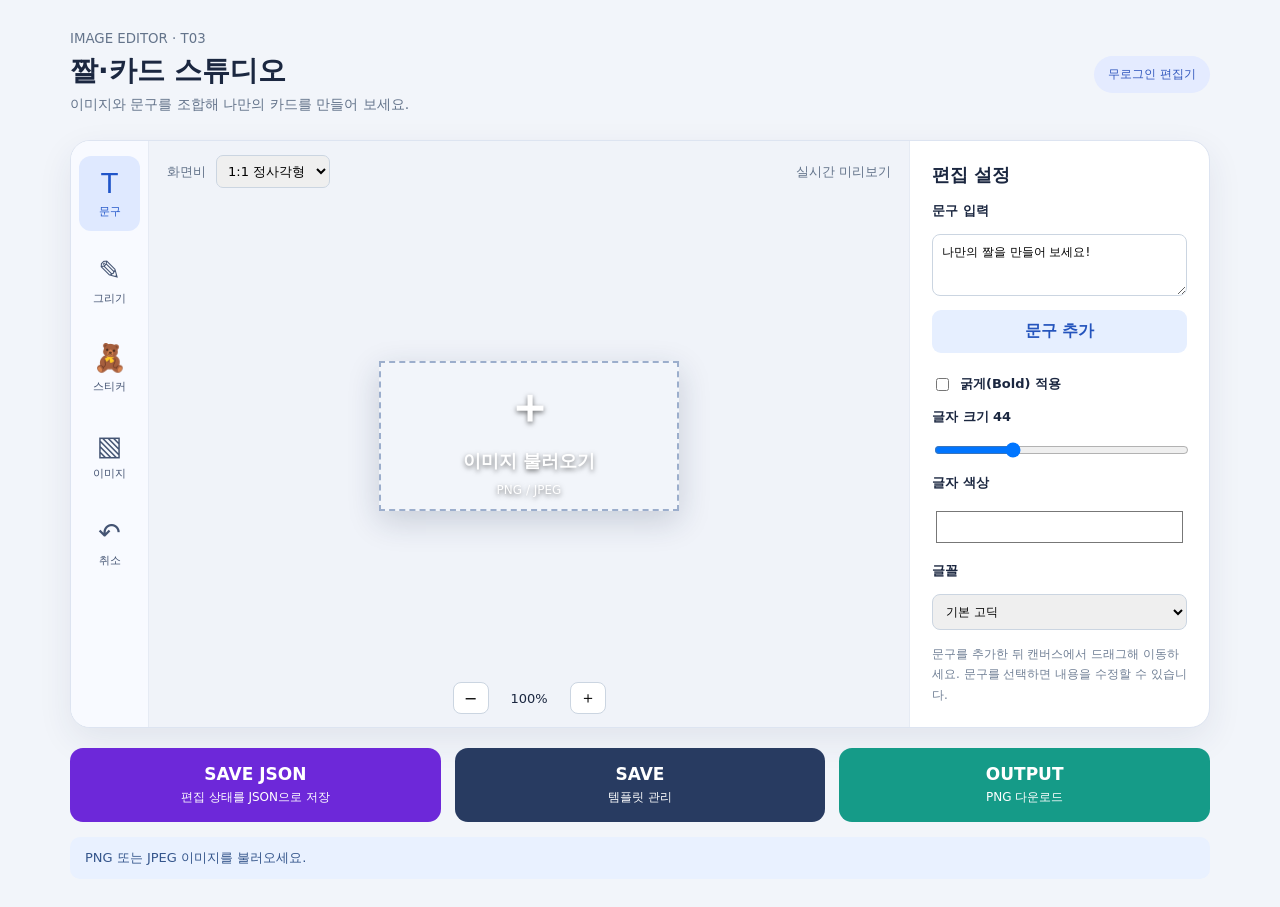
==== index.html @ cf065d00 ""수정"" ====
<!DOCTYPE html>
<html lang="ko">

<head>
  <meta charset="UTF-8">
  <meta name="viewport" content="width=device-width, initial-scale=1.0">
  <title>짤·카드 스튜디오</title>
  <link rel="stylesheet" href="./style.css">
  <!-- 🟢 다운로드 폰트 추가 (구글 폰트) -->
  <link href="https://fonts.googleapis.com/css2?family=Nanum+Pen+Script&family=Black+Han+Sans&family=Do+Hyeon&family=Nanum+Gothic:wght@700&display=swap" rel="stylesheet">
</head>

<body>

  <main class="app">

    <!-- 상단 제목 -->
    <header class="page-head">
      <div>
        <small>IMAGE EDITOR · T03</small>
        <h1>짤·카드 스튜디오</h1>
        <p>이미지와 문구를 조합해 나만의 카드를 만들어 보세요.</p>
      </div>

      <span class="badge">무로그인 편집기</span>
    </header>

    <!-- 전체 편집 영역 -->
    <section class="workspace">

      <!-- ======================================
           왼쪽 도구 모음
      ====================================== -->
      <nav class="toolbar" aria-label="편집 도구">

        <button class="tool-btn active" data-tool="text" aria-pressed="true" title="문구 편집" type="button">
          T <span>문구</span>
        </button>

        <button class="tool-btn" data-tool="draw" aria-pressed="false" title="그리기" type="button">
          ✎ <span>그리기</span>
        </button>

        <button class="tool-btn" data-tool="sticker" aria-pressed="false" title="스티커 붙이기" type="button">
          🧸 <span>스티커</span>
        </button>

        <button class="tool-btn" data-tool="image" aria-pressed="false" title="이미지 편집" type="button">
          ▧ <span>이미지</span>
        </button>

        <button class="tool-btn" data-tool="undo" title="실행 취소" type="button">
          ↶ <span>취소</span>
        </button>

      </nav>

      <!-- ======================================
           중앙 편집 화면
      ====================================== -->
      <section class="canvas-zone">

        <div class="canvas-top">
          <label for="aspectRatio">
            화면비
            <select id="aspectRatio">
              <option value="1:1">1:1 정사각형</option>
              <option value="4:5">4:5 세로형</option>
              <option value="16:9">16:9 가로형</option>
            </select>
          </label>
          <span>실시간 미리보기</span>
        </div>

        <div class="canvas-stage">
          <div id="canvasContainer">
            <canvas id="canvas" aria-label="이미지 편집 화면"></canvas>
            <input type="text" id="inlineTextInput" class="inline-text-input" placeholder="문구 입력 후 Enter">
            <button id="uploadPlaceholder" type="button">
              <strong>＋</strong>
              <span>이미지 불러오기</span>
              <small>PNG / JPEG</small>
            </button>
          </div>
        </div>

        <div class="zoom">
          <button id="zoomOutBtn" type="button" aria-label="축소">−</button>
          <span id="zoomLabel">100%</span>
          <button id="zoomInBtn" type="button" aria-label="확대">＋</button>
        </div>

      </section>

      <!-- ======================================
           오른쪽 편집 설정
      ====================================== -->
      <aside class="options">

        <h2>편집 설정</h2>

        <!-- ======================================
             1. 문구 편집 (볼드 & 커스텀 폰트 추가)
        ====================================== -->
        <div id="opt-text" class="opt-content active">

          <label for="textInput">문구 입력</label>
          <textarea id="textInput" rows="3" maxlength="300" placeholder="한글 문구를 입력하세요">나만의 짤을 만들어 보세요!</textarea>

          <button id="addTextBtn" class="secondary" type="button">문구 추가</button>

          <!-- 🟢 텍스트 볼드 기능 -->
          <label style="display:flex; align-items:center; gap:8px; margin-top:8px;">
            <input type="checkbox" id="fontBold"> <strong>굵게(Bold) 적용</strong>
          </label>

          <label for="fontSize">
            글자 크기 <output id="fontSizeValue">44</output>
          </label>
          <input id="fontSize" type="range" min="12" max="120" value="44">

          <label for="colorInput">글자 색상</label>
          <input id="colorInput" type="color" value="#ffffff">

          <!-- 🟢 기본 폰트 + 다운로드 폰트 추가 -->
          <label for="fontFamily">글꼴</label>
          <select id="fontFamily">
            <option value="sans-serif">기본 고딕</option>
            <option value="serif">명조</option>
            <option value="monospace">고정폭</option>
            <option value="'Nanum Pen Script', cursive">나눔 손글씨 펜</option>
            <option value="'Black Han Sans', sans-serif">검은고딕</option>
            <option value="'Do Hyeon', sans-serif">도현</option>
          </select>

          <p class="hint">문구를 추가한 뒤 캔버스에서 드래그해 이동하세요. 문구를 선택하면 내용을 수정할 수 있습니다.</p>
        </div>

        <!-- ======================================
             2. 그리기 편집
        ====================================== -->
        <div id="opt-draw" class="opt-content">
          <label for="brushColor">펜 색상</label>
          <input id="brushColor" type="color" value="#ffda67">

          <label for="brushSize">펜 굵기</label>
          <input id="brushSize" type="range" min="2" max="40" value="6">

          <label for="brushType">펜 종류</label>
          <select id="brushType">
            <option value="normal">일반 펜</option>
            <option value="highlighter">형광펜</option>
            <option value="neon">네온 펜</option>
            <option value="glitter">✨ 글리터 펜</option>
          </select>
          <p class="hint">원하는 펜을 선택한 뒤 이미지 위에 그림을 그려 보세요. 글리터 펜은 반짝이는 효과를 표현합니다.</p>
        </div>

        <!-- ======================================
             3. 스티커 편집 (회전, 커스텀, 카테고리, 말풍선)
        ====================================== -->
        <div id="opt-sticker" class="opt-content">

          <!-- 🟢 커스텀 스티커 추가 -->
          <h3>나만의 스티커</h3>
          <label for="customStickerInput" class="secondary" style="display:block; text-align:center; padding:10px; cursor:pointer; margin-bottom:12px;">
            ＋ 내 스티커 추가 (PNG)
          </label>
          <input type="file" id="customStickerInput" accept="image/png" hidden>

          <hr style="margin: 12px 0; border: 0; border-top: 1px solid #ddd;">

          <!-- 동물 캐릭터 스티커 -->
          <h3>동물 캐릭터</h3>
          <div class="sticker-grid">
            <button type="button" class="sticker-item" data-sticker="🐱">🐱</button>
            <button type="button" class="sticker-item" data-sticker="🐰">🐰</button>
            <button type="button" class="sticker-item" data-sticker="🐻">🐻</button>
            <button type="button" class="sticker-item" data-sticker="🐼">🐼</button>
            <button type="button" class="sticker-item" data-sticker="🐸">🐸</button>
            <button type="button" class="sticker-item" data-sticker="🐣">🐣</button>
            <button type="button" class="sticker-item" data-sticker="🦊">🦊</button>
            <button type="button" class="sticker-item" data-sticker="🐶">🐶</button>
            <button type="button" class="sticker-item" data-sticker="🦄">🦄</button>
            <button type="button" class="sticker-item" data-sticker="🐹">🐹</button>
          </div>

          <!-- 🟢 동물 귀 / 수염 스티커 -->
          <h3 style="margin-top:16px;">동물 귀 / 수염</h3>
          <div class="sticker-grid">
            <button type="button" class="sticker-item" data-sticker="🐱👂">🐱👂</button>
            <button type="button" class="sticker-item" data-sticker="🐶👂">🐶👂</button>
            <button type="button" class="sticker-item" data-sticker="🐰👂">🐰👂</button>
            <button type="button" class="sticker-item" data-sticker="🐻👂">🐻👂</button>
            <button type="button" class="sticker-item" data-sticker="🐱👃">🐱👃</button>
            <button type="button" class="sticker-item" data-sticker="🐶👃">🐶👃</button>
            <button type="button" class="sticker-item" data-sticker="👁️">👁️ 눈</button>
            <button type="button" class="sticker-item" data-sticker="👄">👄 입</button>
          </div>

          <!-- 🟢 유행어 말풍선 스티커 -->
          <h3 style="margin-top:16px;">💬 유행어 말풍선</h3>
          <div class="sticker-grid" style="grid-template-columns: repeat(2, 1fr);">
            <button type="button" class="sticker-item speech-bubble" data-sticker="💬 대박!">💬 대박!</button>
            <button type="button" class="sticker-item speech-bubble" data-sticker="💬 존맛탱">💬 존맛탱</button>
            <button type="button" class="sticker-item speech-bubble" data-sticker="💬 어이없네">💬 어이없네</button>
            <button type="button" class="sticker-item speech-bubble" data-sticker="💬 럭키비키">💬 럭키비키</button>
            <button type="button" class="sticker-item speech-bubble" data-sticker="💬 내가 바로 그야">💬 내가 그야</button>
            <button type="button" class="sticker-item speech-bubble" data-sticker="💬 너무해">💬 너무해</button>
          </div>

          <hr style="margin: 12px 0; border: 0; border-top: 1px solid #ddd;">

          <!-- 스티커 크기 -->
          <label for="stickerSize">스티커 크기</label>
          <input id="stickerSize" type="range" min="40" max="300" value="120">

          <!-- 🟢 스티커 회전 기능 -->
          <label for="stickerRotation">스티커 회전 (선택된 스티커)</label>
          <input id="stickerRotation" type="range" min="-180" max="180" value="0">

          <!-- 스티커 삭제 -->
          <button id="deleteStickerBtn" class="secondary" type="button" style="margin-top:10px;">선택한 스티커 삭제</button>

        </div>

        <!-- ======================================
             4. 이미지 및 프레임 편집 (사진 분할 추가)
        ====================================== -->
        <div id="opt-image" class="opt-content">

          <!-- 🟢 사진 분할 업로드 -->
          <h3>사진 분할 업로드</h3>
          <p class="hint">사진을 2등분 또는 4등분하여 올릴 수 있습니다.</p>
          <div style="display:flex; gap:8px; margin-bottom:12px;">
            <button id="split2Btn" class="secondary" type="button" style="flex:1;">2등분 업로드</button>
            <button id="split4Btn" class="secondary" type="button" style="flex:1;">4등분 업로드</button>
          </div>
          <!-- 숨겨진 분할용 파일 입력 -->
          <input id="splitFileInput" type="file" accept="image/png,image/jpeg" hidden>

          <hr style="margin: 12px 0; border: 0; border-top: 1px solid #ddd;">

          <!-- 배경 색상 -->
          <label for="bgColor">배경 색상</label>
          <input id="bgColor" type="color" value="#222b42">

          <!-- 이미지 크기 -->
          <label for="imageScale">이미지 크기</label>
          <input id="imageScale" type="range" min="20" max="200" value="100">

          <p class="hint">이미지 도구를 선택한 뒤 캔버스를 드래그하면 이미지 위치를 변경할 수 있습니다.</p>

          <!-- 사진 프레임 기능 -->
          <h3 style="margin-top:16px;">💖 사진 꾸미기</h3>
          <label for="frameType">사진 프레임</label>
          <select id="frameType">
            <option value="none">프레임 없음</option>
            <option value="heart">💗 핑크 하트</option>
            <option value="sparkle">✨ 반짝이</option>
            <option value="lace">🎀 러블리 레이스</option>
            <option value="polaroid">📸 폴라로이드</option>
            <option value="y2k">💿 Y2K 레트로</option>
          </select>
          <p class="hint">원하는 프레임을 선택하면 사진에 바로 적용됩니다.<br>글리터 펜과 스티커를 함께 사용해 나만의 얼짱 감성 사진을 꾸며 보세요.</p>

        </div>

      </aside>

    </section>

    <!-- ======================================
         하단 주요 기능
    ====================================== -->
    <footer class="actions">

      <!-- 🟢 기존 INPUT 버튼을 JSON 저장 버튼으로 변경 -->
      <button id="btnSaveJson" type="button">
        SAVE JSON
        <small>편집 상태를 JSON으로 저장</small>
      </button>

      <!-- 템플릿 저장 및 관리 -->
      <button id="btnSave" type="button">
        SAVE
        <small>템플릿 관리</small>
      </button>

      <!-- PNG 다운로드 -->
      <button id="btnOutput" type="button">
        OUTPUT
        <small>PNG 다운로드</small>
      </button>

    </footer>

    <!-- 상태 메시지 -->
    <p id="status" class="status" role="status" aria-live="polite">
      PNG 또는 JPEG 이미지를 불러오세요.
    </p>

    <!-- 숨겨진 파일 입력 -->
    <input id="fileInput" type="file" accept="image/png,image/jpeg,.png,.jpg,.jpeg" hidden>

  </main>

  <!-- ======================================
       템플릿 관리 창
  ====================================== -->
  <div id="templateModal" class="modal" role="dialog" aria-modal="true" aria-label="템플릿 관리" aria-hidden="true">
    <div class="modal-card">
      <div class="modal-head">
        <h2>템플릿 관리</h2>
        <button id="closeModalBtn" type="button" aria-label="닫기">✕</button>
      </div>
      <button id="createTemplateBtn" class="secondary" type="button">
        ＋ 현재 편집 상태를 새 템플릿으로 저장
      </button>
      <ul id="templateList"></ul>
      <p class="hint">템플릿은 현재 브라우저에 저장됩니다. 브라우저 데이터를 삭제하면 저장 내용이 사라질 수 있습니다.</p>
    </div>
  </div>

  <!-- JavaScript 연결 -->
  <script type="module" src="./js/main.js"></script>

</body>

</html>
---- style.css ----
/* ======================================
   1. 기본 설정 (Reset & Theme)
   ====================================== */
:root {
  font-family: "Malgun Gothic", system-ui, sans-serif;
  color: #1b2740;
  background: #f2f5fa;
}

* {
  box-sizing: border-box;
}

body {
  margin: 0;
}

button,
input,
select,
textarea {
  font: inherit;
}

button {
  cursor: pointer;
}

.app {
  max-width: 1180px;
  margin: 28px auto;
  padding: 0 20px;
}

/* ======================================
   2. 상단 헤더
   ====================================== */
.page-head {
  display: flex;
  justify-content: space-between;
  align-items: center;
  margin-bottom: 20px;
}

.page-head h1 {
  margin: 5px 0;
  font-size: 28px;
}

.page-head p {
  margin: 6px 0;
  color: #64748b;
  font-size: 14px;
}

.page-head small {
  color: #64748b;
}

.badge {
  background: #e4ebff;
  color: #3157bd;
  padding: 10px 14px;
  border-radius: 30px;
  font-size: 12px;
}

/* ======================================
   3. 워크스페이스 (3단 레이아웃)
   ====================================== */
.workspace {
  display: grid;
  grid-template-columns: 78px minmax(0, 1fr) 300px; /* 우측 패널 살짝 넓힘 */
  min-height: 580px;
  background: white;
  border: 1px solid #dde4f1;
  border-radius: 20px;
  overflow: hidden;
  box-shadow: 0 12px 35px #20365b15;
}

/* ======================================
   4. 왼쪽 도구 모음
   ====================================== */
.toolbar {
  display: flex;
  flex-direction: column;
  gap: 12px;
  padding: 15px 8px;
  background: #f8faff;
  border-right: 1px solid #e6ebf4;
}

.tool-btn {
  border: none;
  background: transparent;
  border-radius: 12px;
  padding: 12px 4px;
  font-size: 27px;
  color: #445473;
}

.tool-btn span {
  display: block;
  font-size: 11px;
  margin-top: 5px;
}

.tool-btn:hover {
  background: #edf2ff;
}

.tool-btn.active {
  background: #dfe9ff;
  color: #2055c9;
}

/* ======================================
   5. 중앙 캔버스 영역
   ====================================== */
.canvas-zone {
  min-width: 0;
  display: flex;
  flex-direction: column;
  background: #f0f3f9;
}

.canvas-top {
  padding: 14px 18px;
  display: flex;
  justify-content: space-between;
  align-items: center;
  color: #64748b;
  font-size: 13px;
}

.canvas-top label {
  display: flex;
  align-items: center;
  gap: 10px;
}

.canvas-top select {
  padding: 7px;
  border: 1px solid #cbd5e1;
  border-radius: 7px;
}

.canvas-stage {
  flex: 1;
  min-height: 420px;
  display: flex;
  align-items: center;
  justify-content: center;
  padding: 16px;
  overflow: auto;
}

#canvasContainer {
  position: relative;
  flex-shrink: 0;
  box-shadow: 0 10px 30px #182b4d30;
}

canvas {
  display: block;
  touch-action: none;
  cursor: crosshair;
}

#uploadPlaceholder {
  position: absolute;
  inset: 0;
  width: 100%;
  height: 100%;
  display: flex;
  flex-direction: column;
  justify-content: center;
  align-items: center;
  gap: 10px;
  border: 2px dashed #9caecc;
  background: #ffffff25;
  color: white;
  text-shadow: 0 2px 5px #0008;
  cursor: pointer;
}

#uploadPlaceholder strong {
  font-size: 48px;
}

#uploadPlaceholder span {
  font-size: 18px;
  font-weight: bold;
}

#uploadPlaceholder small {
  font-size: 12px;
}

/* 캔버스 위 인라인 텍스트 입력창 */
.inline-text-input {
  position: absolute;
  transform: translate(-50%, -50%);
  padding: 6px 10px;
  border: 2px solid #4f8cff;
  border-radius: 6px;
  background: rgba(255, 255, 255, 0.9);
  color: #111;
  font-weight: bold;
  text-align: center;
  outline: none;
  display: none;
  z-index: 10;
}

/* ======================================
   6. 확대/축소
   ====================================== */
.zoom {
  display: flex;
  justify-content: center;
  align-items: center;
  gap: 18px;
  padding: 13px;
}

.zoom button {
  width: 36px;
  height: 32px;
  border: 1px solid #cbd5e1;
  border-radius: 8px;
  background: white;
}

.zoom span {
  min-width: 45px;
  text-align: center;
  font-size: 13px;
}

/* ======================================
   7. 오른쪽 설정 패널 (공통)
   ====================================== */
.options {
  padding: 22px;
  border-left: 1px solid #e6ebf4;
  overflow: auto;
}

.options h2 {
  margin-top: 0;
  font-size: 18px;
}

.opt-content {
  display: none;
}

.opt-content.active {
  display: grid;
  gap: 14px;
}

.options label {
  font-size: 13px;
  font-weight: 600;
}

.options textarea,
.options select,
.options input[type="file"] {
  width: 100%;
  padding: 9px;
  border: 1px solid #cbd5e1;
  border-radius: 8px;
  max-width: 100%;
  font-size: 12px;
}

.options input[type="file"]::file-selector-button {
  border: 0;
  border-radius: 7px;
  padding: 9px;
  background: #e6efff;
  color: #2454bd;
  cursor: pointer;
}

input[type="range"] {
  width: 100%;
}

input[type="color"] {
  width: 100%;
  height: 42px;
  border: none;
  background: transparent;
}

.secondary {
  border: none;
  background: #e6efff;
  color: #2454bd;
  border-radius: 9px;
  padding: 11px;
  font-weight: bold;
}

.hint {
  color: #718096;
  font-size: 12px;
  line-height: 1.7;
  margin: 0;
}

/* ======================================
   8. 하단 버튼 영역
   ====================================== */
.actions {
  display: grid;
  grid-template-columns: repeat(3, 1fr);
  gap: 14px;
  margin-top: 20px;
}

.actions button {
  border: none;
  border-radius: 13px;
  padding: 16px 10px;
  background: #315bd3;
  color: white;
  font-size: 17px;
  font-weight: bold;
}

.actions button:nth-child(2) {
  background: #283b61;
}

.actions button:nth-child(3) {
  background: #159b88;
}

/* JSON 저장 버튼 (기존 INPUT 위치) */
#btnSaveJson {
  background: #6d28d9; /* 보라색 */
}

.actions small {
  display: block;
  margin-top: 5px;
  font-size: 12px;
  font-weight: normal;
}

/* ======================================
   9. 상태 메시지
   ====================================== */
.status {
  padding: 12px 15px;
  margin-top: 15px;
  background: #e9f1ff;
  color: #35568c;
  border-radius: 10px;
  font-size: 13px;
}

.status.error {
  background: #fff0ef;
  color: #a32929;
}

/* ======================================
   10. 템플릿 모달
   ====================================== */
.modal {
  display: none;
  position: fixed;
  inset: 0;
  background: #11182799;
  align-items: center;
  justify-content: center;
  padding: 20px;
  z-index: 100;
}

.modal.open {
  display: flex;
}

.modal-card {
  width: min(540px, 100%);
  max-height: 85vh;
  overflow-y: auto;
  padding: 24px;
  background: white;
  border-radius: 18px;
}

.modal-head {
  display: flex;
  justify-content: space-between;
  align-items: center;
}

.modal-head h2 {
  margin: 0 0 15px;
}

.modal-head button {
  border: none;
  background: transparent;
  font-size: 22px;
}

#createTemplateBtn {
  width: 100%;
  margin-bottom: 12px;
}

#templateList {
  list-style: none;
  padding: 0;
}

#templateList li {
  display: flex;
  justify-content: space-between;
  align-items: center;
  gap: 10px;
  padding: 13px 0;
  border-bottom: 1px solid #e4e9f1;
}

.template-buttons {
  display: flex;
  gap: 5px;
  flex-wrap: wrap;
}

.template-buttons button {
  border: none;
  padding: 8px;
  border-radius: 7px;
  background: #e8efff;
  font-size: 12px;
}

.template-buttons .delete-btn {
  background: #ffe6e6;
  color: #a22;
}

/* ======================================
   11. 스티커 패널 (카테고리/회전/커스텀)
   ====================================== */
.sticker-grid {
  display: grid;
  grid-template-columns: repeat(4, minmax(0, 1fr)); /* 4열로 배치 */
  gap: 8px;
  margin: 10px 0;
}

.sticker-item {
  display: flex;
  align-items: center;
  justify-content: center;
  min-height: 52px;
  border: 2px solid #e2e8f0;
  border-radius: 12px;
  background: #fff;
  font-size: 26px;
  cursor: pointer;
  transition: transform .15s, background .15s, border-color .15s;
  padding: 4px;
}

.sticker-item:hover {
  transform: scale(1.06);
  background: #fff1f8;
  border-color: #f9a8d4;
}

.sticker-item.selected {
  background: #ffe4f1;
  border-color: #ec4899;
  box-shadow: 0 0 0 2px #fbcfe8;
}

/* 말풍선 스티커 전용 스타일 */
.sticker-item.speech-bubble {
  font-size: 12px;
  font-weight: 800;
  line-height: 1.3;
  text-align: center;
  word-break: keep-all;
  background: #fff4fa;
  border-radius: 18px;
  min-height: 60px;
}

#opt-sticker h3 {
  margin: 12px 0 4px;
  font-size: 14px;
  color: #334155;
}

hr.divider {
  margin: 12px 0;
  border: 0;
  border-top: 1px solid #e2e8f0;
}

/* 텍스트 굵게 체크박스 UI */
.bold-check-row {
  display: flex;
  align-items: center;
  gap: 8px;
  padding: 8px 10px;
  background: #f8fafc;
  border-radius: 8px;
  cursor: pointer;
}

.bold-check-row input {
  width: 18px;
  height: 18px;
}

.bold-check-row strong {
  font-size: 15px;
  color: #1e293b;
}

/* ======================================
   12. 사진 분할 업로드 UI
   ====================================== */
.split-buttons {
  display: flex;
  gap: 8px;
  margin-bottom: 12px;
}

.split-buttons button {
  flex: 1;
}

/* ======================================
   13. 반응형 (태블릿 & 모바일)
   ====================================== */
@media (max-width: 850px) {
  .workspace {
    grid-template-columns: 65px minmax(0, 1fr);
  }
  .options {
    grid-column: 1 / -1;
    border-left: none;
    border-top: 1px solid #e6ebf4;
  }
  .canvas-stage {
    min-height: 350px;
  }
}

@media (max-width: 520px) {
  .app {
    padding: 0 10px;
    margin: 15px auto;
  }
  .page-head h1 {
    font-size: 22px;
  }
  .badge {
    display: none;
  }
  .workspace {
    grid-template-columns: 1fr;
  }
  .toolbar {
    flex-direction: row;
    justify-content: space-around;
    border-right: none;
    border-bottom: 1px solid #e6ebf4;
  }
  .tool-btn {
    font-size: 22px;
  }
  .canvas-stage {
    min-height: 300px;
    padding: 8px;
  }
  .options {
    grid-column: 1;
  }
  .actions {
    gap: 7px;
  }
  .actions button {
    padding: 13px 5px;
    font-size: 13px;
  }
  .actions small {
    font-size: 10px;
  }
  #templateList li {
    align-items: flex-start;
    flex-direction: column;
  }
  .sticker-grid {
    grid-template-columns: repeat(4, minmax(0, 1fr));
  }
  .sticker-item {
    min-height: 48px;
    font-size: 22px;
  }
  .sticker-item.speech-bubble {
    font-size: 10px;
  }
}
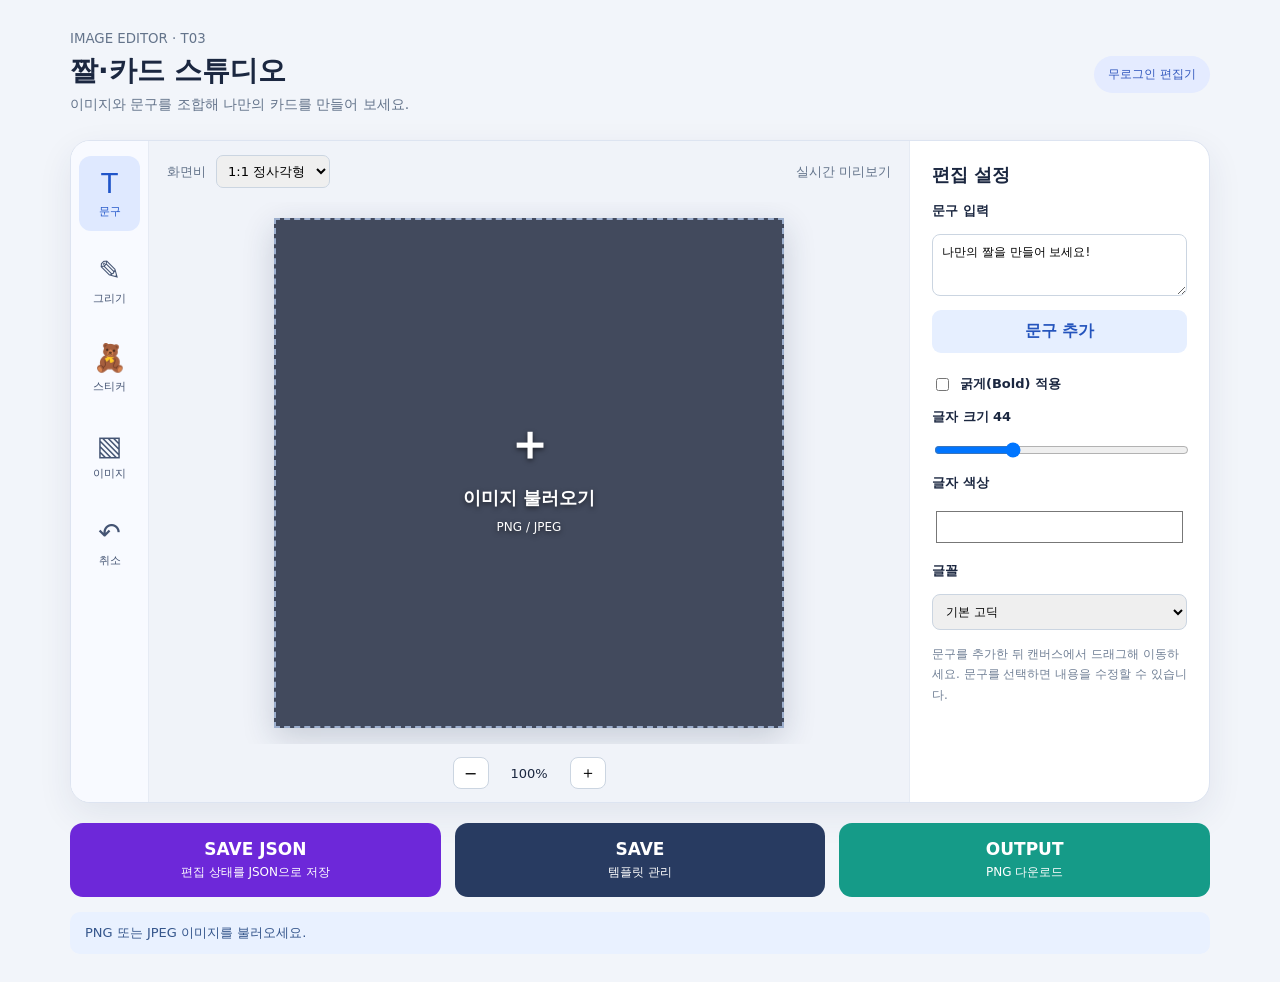
==== commit 083fa62a: ""수정"" ====
--- a/index.html
+++ b/index.html
@@ -83,6 +83,19 @@
             </button>
           </div>
         </div>
+
+        <input
+         type="file"
+         id="fileInput"
+         accept="image/png, image/jpeg, image/webp"
+         hidden
+        />
+        <input
+          type="file"
+          id="splitFileInput"
+          accept="image/png, image/jpeg, image/webp"
+          hidden
+         />
 
         <div class="zoom">
           <button id="zoomOutBtn" type="button" aria-label="축소">−</button>
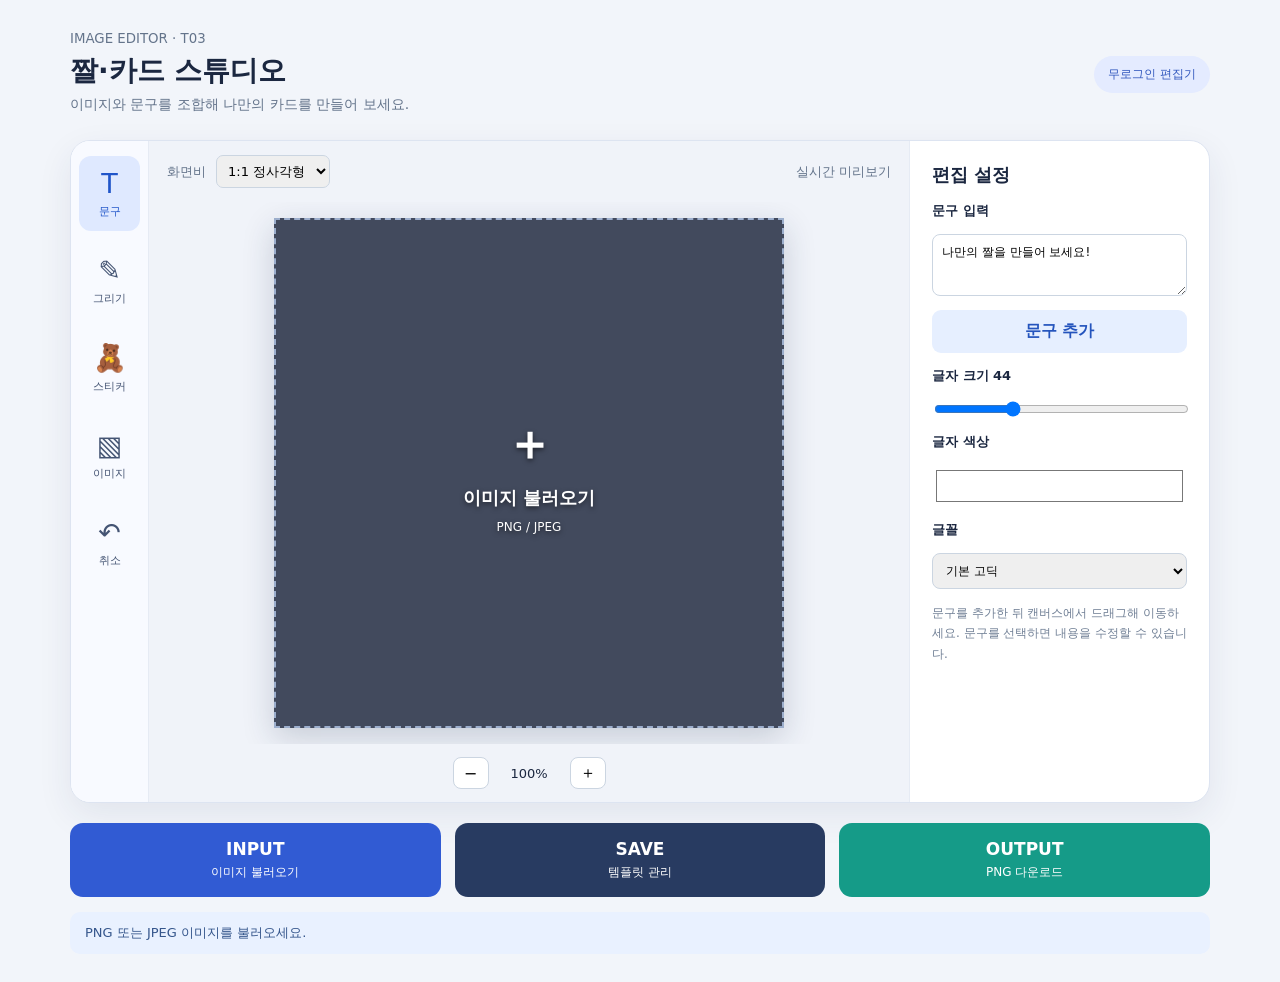
==== commit 6d5ed768: "Update index.html" ====
--- a/index.html
+++ b/index.html
@@ -6,8 +6,6 @@
   <meta name="viewport" content="width=device-width, initial-scale=1.0">
   <title>짤·카드 스튜디오</title>
   <link rel="stylesheet" href="./style.css">
-  <!-- 🟢 다운로드 폰트 추가 (구글 폰트) -->
-  <link href="https://fonts.googleapis.com/css2?family=Nanum+Pen+Script&family=Black+Han+Sans&family=Do+Hyeon&family=Nanum+Gothic:wght@700&display=swap" rel="stylesheet">
 </head>
 
 <body>
@@ -33,24 +31,63 @@
       ====================================== -->
       <nav class="toolbar" aria-label="편집 도구">
 
-        <button class="tool-btn active" data-tool="text" aria-pressed="true" title="문구 편집" type="button">
-          T <span>문구</span>
+        <!-- 문구 -->
+        <button
+          class="tool-btn active"
+          data-tool="text"
+          aria-pressed="true"
+          title="문구 편집"
+          type="button"
+        >
+          T
+          <span>문구</span>
         </button>
 
-        <button class="tool-btn" data-tool="draw" aria-pressed="false" title="그리기" type="button">
-          ✎ <span>그리기</span>
+        <!-- 그리기 -->
+        <button
+          class="tool-btn"
+          data-tool="draw"
+          aria-pressed="false"
+          title="그리기"
+          type="button"
+        >
+          ✎
+          <span>그리기</span>
         </button>
 
-        <button class="tool-btn" data-tool="sticker" aria-pressed="false" title="스티커 붙이기" type="button">
-          🧸 <span>스티커</span>
+        <!-- 스티커 -->
+        <button
+          class="tool-btn"
+          data-tool="sticker"
+          aria-pressed="false"
+          title="스티커 붙이기"
+          type="button"
+        >
+          🧸
+          <span>스티커</span>
         </button>
 
-        <button class="tool-btn" data-tool="image" aria-pressed="false" title="이미지 편집" type="button">
-          ▧ <span>이미지</span>
+        <!-- 이미지 -->
+        <button
+          class="tool-btn"
+          data-tool="image"
+          aria-pressed="false"
+          title="이미지 편집"
+          type="button"
+        >
+          ▧
+          <span>이미지</span>
         </button>
 
-        <button class="tool-btn" data-tool="undo" title="실행 취소" type="button">
-          ↶ <span>취소</span>
+        <!-- 실행 취소 -->
+        <button
+          class="tool-btn"
+          data-tool="undo"
+          title="실행 취소"
+          type="button"
+        >
+          ↶
+          <span>취소</span>
         </button>
 
       </nav>
@@ -60,47 +97,77 @@
       ====================================== -->
       <section class="canvas-zone">
 
+        <!-- 화면비 설정 -->
         <div class="canvas-top">
+
           <label for="aspectRatio">
             화면비
+
             <select id="aspectRatio">
               <option value="1:1">1:1 정사각형</option>
               <option value="4:5">4:5 세로형</option>
               <option value="16:9">16:9 가로형</option>
             </select>
+
           </label>
+
           <span>실시간 미리보기</span>
+
         </div>
 
+        <!-- 캔버스 -->
         <div class="canvas-stage">
+
           <div id="canvasContainer">
-            <canvas id="canvas" aria-label="이미지 편집 화면"></canvas>
-            <input type="text" id="inlineTextInput" class="inline-text-input" placeholder="문구 입력 후 Enter">
-            <button id="uploadPlaceholder" type="button">
+
+            <canvas
+              id="canvas"
+              aria-label="이미지 편집 화면"
+            ></canvas>
+
+            <!-- 이미지 위 직접 문구 입력 -->
+            <input
+              type="text"
+              id="inlineTextInput"
+              class="inline-text-input"
+              placeholder="문구 입력 후 Enter"
+            >
+
+            <!-- 이미지 업로드 안내 -->
+            <button
+              id="uploadPlaceholder"
+              type="button"
+            >
               <strong>＋</strong>
               <span>이미지 불러오기</span>
               <small>PNG / JPEG</small>
             </button>
+
           </div>
+
         </div>
 
-        <input
-         type="file"
-         id="fileInput"
-         accept="image/png, image/jpeg, image/webp"
-         hidden
-        />
-        <input
-          type="file"
-          id="splitFileInput"
-          accept="image/png, image/jpeg, image/webp"
-          hidden
-         />
-
+        <!-- 확대 및 축소 -->
         <div class="zoom">
-          <button id="zoomOutBtn" type="button" aria-label="축소">−</button>
+
+          <button
+            id="zoomOutBtn"
+            type="button"
+            aria-label="축소"
+          >
+            −
+          </button>
+
           <span id="zoomLabel">100%</span>
-          <button id="zoomInBtn" type="button" aria-label="확대">＋</button>
+
+          <button
+            id="zoomInBtn"
+            type="button"
+            aria-label="확대"
+          >
+            ＋
+          </button>
+
         </div>
 
       </section>
@@ -113,169 +180,327 @@
         <h2>편집 설정</h2>
 
         <!-- ======================================
-             1. 문구 편집 (볼드 & 커스텀 폰트 추가)
+             1. 문구 편집
         ====================================== -->
         <div id="opt-text" class="opt-content active">
 
           <label for="textInput">문구 입력</label>
-          <textarea id="textInput" rows="3" maxlength="300" placeholder="한글 문구를 입력하세요">나만의 짤을 만들어 보세요!</textarea>
-
-          <button id="addTextBtn" class="secondary" type="button">문구 추가</button>
-
-          <!-- 🟢 텍스트 볼드 기능 -->
-          <label style="display:flex; align-items:center; gap:8px; margin-top:8px;">
-            <input type="checkbox" id="fontBold"> <strong>굵게(Bold) 적용</strong>
+
+          <textarea
+            id="textInput"
+            rows="3"
+            maxlength="300"
+            placeholder="한글 문구를 입력하세요"
+          >나만의 짤을 만들어 보세요!</textarea>
+
+          <button
+            id="addTextBtn"
+            class="secondary"
+            type="button"
+          >
+            문구 추가
+          </button>
+
+          <!-- 글자 크기 -->
+          <label for="fontSize">
+            글자 크기
+            <output id="fontSizeValue">44</output>
           </label>
 
-          <label for="fontSize">
-            글자 크기 <output id="fontSizeValue">44</output>
-          </label>
-          <input id="fontSize" type="range" min="12" max="120" value="44">
-
+          <input
+            id="fontSize"
+            type="range"
+            min="12"
+            max="120"
+            value="44"
+          >
+
+          <!-- 글자 색상 -->
           <label for="colorInput">글자 색상</label>
-          <input id="colorInput" type="color" value="#ffffff">
-
-          <!-- 🟢 기본 폰트 + 다운로드 폰트 추가 -->
+
+          <input
+            id="colorInput"
+            type="color"
+            value="#ffffff"
+          >
+
+          <!-- 글꼴 -->
           <label for="fontFamily">글꼴</label>
+
           <select id="fontFamily">
             <option value="sans-serif">기본 고딕</option>
             <option value="serif">명조</option>
             <option value="monospace">고정폭</option>
-            <option value="'Nanum Pen Script', cursive">나눔 손글씨 펜</option>
-            <option value="'Black Han Sans', sans-serif">검은고딕</option>
-            <option value="'Do Hyeon', sans-serif">도현</option>
           </select>
 
-          <p class="hint">문구를 추가한 뒤 캔버스에서 드래그해 이동하세요. 문구를 선택하면 내용을 수정할 수 있습니다.</p>
+          <p class="hint">
+            문구를 추가한 뒤 캔버스에서 드래그해 이동하세요.
+            문구를 선택하면 내용을 수정할 수 있습니다.
+          </p>
+
         </div>
 
         <!-- ======================================
              2. 그리기 편집
         ====================================== -->
         <div id="opt-draw" class="opt-content">
+
+          <!-- 펜 색상 -->
           <label for="brushColor">펜 색상</label>
-          <input id="brushColor" type="color" value="#ffda67">
-
+
+          <input
+            id="brushColor"
+            type="color"
+            value="#ffda67"
+          >
+
+          <!-- 펜 굵기 -->
           <label for="brushSize">펜 굵기</label>
-          <input id="brushSize" type="range" min="2" max="40" value="6">
-
+
+          <input
+            id="brushSize"
+            type="range"
+            min="2"
+            max="40"
+            value="6"
+          >
+
+          <!-- 펜 종류 -->
           <label for="brushType">펜 종류</label>
+
           <select id="brushType">
             <option value="normal">일반 펜</option>
             <option value="highlighter">형광펜</option>
             <option value="neon">네온 펜</option>
             <option value="glitter">✨ 글리터 펜</option>
           </select>
-          <p class="hint">원하는 펜을 선택한 뒤 이미지 위에 그림을 그려 보세요. 글리터 펜은 반짝이는 효과를 표현합니다.</p>
+
+          <p class="hint">
+            원하는 펜을 선택한 뒤 이미지 위에 그림을 그려 보세요.
+            글리터 펜은 반짝이는 효과를 표현합니다.
+          </p>
+
         </div>
 
         <!-- ======================================
-             3. 스티커 편집 (회전, 커스텀, 카테고리, 말풍선)
+             3. 스티커 편집
         ====================================== -->
         <div id="opt-sticker" class="opt-content">
 
-          <!-- 🟢 커스텀 스티커 추가 -->
-          <h3>나만의 스티커</h3>
-          <label for="customStickerInput" class="secondary" style="display:block; text-align:center; padding:10px; cursor:pointer; margin-bottom:12px;">
-            ＋ 내 스티커 추가 (PNG)
-          </label>
-          <input type="file" id="customStickerInput" accept="image/png" hidden>
-
-          <hr style="margin: 12px 0; border: 0; border-top: 1px solid #ddd;">
-
-          <!-- 동물 캐릭터 스티커 -->
-          <h3>동물 캐릭터</h3>
+          <h3>귀여운 캐릭터 스티커</h3>
+
+          <p class="hint">
+            원하는 캐릭터를 선택하고
+            이미지 위를 클릭해 붙여 보세요.
+          </p>
+
           <div class="sticker-grid">
-            <button type="button" class="sticker-item" data-sticker="🐱">🐱</button>
-            <button type="button" class="sticker-item" data-sticker="🐰">🐰</button>
-            <button type="button" class="sticker-item" data-sticker="🐻">🐻</button>
-            <button type="button" class="sticker-item" data-sticker="🐼">🐼</button>
-            <button type="button" class="sticker-item" data-sticker="🐸">🐸</button>
-            <button type="button" class="sticker-item" data-sticker="🐣">🐣</button>
-            <button type="button" class="sticker-item" data-sticker="🦊">🦊</button>
-            <button type="button" class="sticker-item" data-sticker="🐶">🐶</button>
-            <button type="button" class="sticker-item" data-sticker="🦄">🦄</button>
-            <button type="button" class="sticker-item" data-sticker="🐹">🐹</button>
+
+            <button
+              type="button"
+              class="sticker-item"
+              data-sticker="🐱"
+              aria-label="고양이"
+            >
+              🐱
+            </button>
+
+            <button
+              type="button"
+              class="sticker-item"
+              data-sticker="🐰"
+              aria-label="토끼"
+            >
+              🐰
+            </button>
+
+            <button
+              type="button"
+              class="sticker-item"
+              data-sticker="🐻"
+              aria-label="곰"
+            >
+              🐻
+            </button>
+
+            <button
+              type="button"
+              class="sticker-item"
+              data-sticker="🐼"
+              aria-label="판다"
+            >
+              🐼
+            </button>
+
+            <button
+              type="button"
+              class="sticker-item"
+              data-sticker="🐸"
+              aria-label="개구리"
+            >
+              🐸
+            </button>
+
+            <button
+              type="button"
+              class="sticker-item"
+              data-sticker="🐣"
+              aria-label="병아리"
+            >
+              🐣
+            </button>
+
+            <button
+              type="button"
+              class="sticker-item"
+              data-sticker="🦊"
+              aria-label="여우"
+            >
+              🦊
+            </button>
+
+            <button
+              type="button"
+              class="sticker-item"
+              data-sticker="🐶"
+              aria-label="강아지"
+            >
+              🐶
+            </button>
+
+            <button
+              type="button"
+              class="sticker-item"
+              data-sticker="🦄"
+              aria-label="유니콘"
+            >
+              🦄
+            </button>
+
+            <button
+              type="button"
+              class="sticker-item"
+              data-sticker="🐹"
+              aria-label="햄스터"
+            >
+              🐹
+            </button>
+
+            <button
+              type="button"
+              class="sticker-item"
+              data-sticker="🎀"
+              aria-label="리본"
+            >
+              🎀
+            </button>
+
+            <button
+              type="button"
+              class="sticker-item"
+              data-sticker="💖"
+              aria-label="하트"
+            >
+              💖
+            </button>
+
           </div>
-
-          <!-- 🟢 동물 귀 / 수염 스티커 -->
-          <h3 style="margin-top:16px;">동물 귀 / 수염</h3>
-          <div class="sticker-grid">
-            <button type="button" class="sticker-item" data-sticker="🐱👂">🐱👂</button>
-            <button type="button" class="sticker-item" data-sticker="🐶👂">🐶👂</button>
-            <button type="button" class="sticker-item" data-sticker="🐰👂">🐰👂</button>
-            <button type="button" class="sticker-item" data-sticker="🐻👂">🐻👂</button>
-            <button type="button" class="sticker-item" data-sticker="🐱👃">🐱👃</button>
-            <button type="button" class="sticker-item" data-sticker="🐶👃">🐶👃</button>
-            <button type="button" class="sticker-item" data-sticker="👁️">👁️ 눈</button>
-            <button type="button" class="sticker-item" data-sticker="👄">👄 입</button>
-          </div>
-
-          <!-- 🟢 유행어 말풍선 스티커 -->
-          <h3 style="margin-top:16px;">💬 유행어 말풍선</h3>
-          <div class="sticker-grid" style="grid-template-columns: repeat(2, 1fr);">
-            <button type="button" class="sticker-item speech-bubble" data-sticker="💬 대박!">💬 대박!</button>
-            <button type="button" class="sticker-item speech-bubble" data-sticker="💬 존맛탱">💬 존맛탱</button>
-            <button type="button" class="sticker-item speech-bubble" data-sticker="💬 어이없네">💬 어이없네</button>
-            <button type="button" class="sticker-item speech-bubble" data-sticker="💬 럭키비키">💬 럭키비키</button>
-            <button type="button" class="sticker-item speech-bubble" data-sticker="💬 내가 바로 그야">💬 내가 그야</button>
-            <button type="button" class="sticker-item speech-bubble" data-sticker="💬 너무해">💬 너무해</button>
-          </div>
-
-          <hr style="margin: 12px 0; border: 0; border-top: 1px solid #ddd;">
 
           <!-- 스티커 크기 -->
           <label for="stickerSize">스티커 크기</label>
-          <input id="stickerSize" type="range" min="40" max="300" value="120">
-
-          <!-- 🟢 스티커 회전 기능 -->
-          <label for="stickerRotation">스티커 회전 (선택된 스티커)</label>
-          <input id="stickerRotation" type="range" min="-180" max="180" value="0">
+
+          <input
+            id="stickerSize"
+            type="range"
+            min="40"
+            max="300"
+            value="120"
+          >
 
           <!-- 스티커 삭제 -->
-          <button id="deleteStickerBtn" class="secondary" type="button" style="margin-top:10px;">선택한 스티커 삭제</button>
+          <button
+            id="deleteStickerBtn"
+            class="secondary"
+            type="button"
+          >
+            선택한 스티커 삭제
+          </button>
 
         </div>
 
         <!-- ======================================
-             4. 이미지 및 프레임 편집 (사진 분할 추가)
+             4. 이미지 및 프레임 편집
         ====================================== -->
         <div id="opt-image" class="opt-content">
 
-          <!-- 🟢 사진 분할 업로드 -->
-          <h3>사진 분할 업로드</h3>
-          <p class="hint">사진을 2등분 또는 4등분하여 올릴 수 있습니다.</p>
-          <div style="display:flex; gap:8px; margin-bottom:12px;">
-            <button id="split2Btn" class="secondary" type="button" style="flex:1;">2등분 업로드</button>
-            <button id="split4Btn" class="secondary" type="button" style="flex:1;">4등분 업로드</button>
-          </div>
-          <!-- 숨겨진 분할용 파일 입력 -->
-          <input id="splitFileInput" type="file" accept="image/png,image/jpeg" hidden>
-
-          <hr style="margin: 12px 0; border: 0; border-top: 1px solid #ddd;">
-
           <!-- 배경 색상 -->
           <label for="bgColor">배경 색상</label>
-          <input id="bgColor" type="color" value="#222b42">
+
+          <input
+            id="bgColor"
+            type="color"
+            value="#222b42"
+          >
 
           <!-- 이미지 크기 -->
           <label for="imageScale">이미지 크기</label>
-          <input id="imageScale" type="range" min="20" max="200" value="100">
-
-          <p class="hint">이미지 도구를 선택한 뒤 캔버스를 드래그하면 이미지 위치를 변경할 수 있습니다.</p>
-
-          <!-- 사진 프레임 기능 -->
-          <h3 style="margin-top:16px;">💖 사진 꾸미기</h3>
+
+          <input
+            id="imageScale"
+            type="range"
+            min="20"
+            max="200"
+            value="100"
+          >
+
+          <p class="hint">
+            이미지 도구를 선택한 뒤 캔버스를 드래그하면
+            이미지 위치를 변경할 수 있습니다.
+          </p>
+
+          <!-- ======================================
+               ★ 새로 추가한 사진 프레임 기능 ★
+          ====================================== -->
+
+          <h3>💖 사진 꾸미기</h3>
+
           <label for="frameType">사진 프레임</label>
+
           <select id="frameType">
-            <option value="none">프레임 없음</option>
-            <option value="heart">💗 핑크 하트</option>
-            <option value="sparkle">✨ 반짝이</option>
-            <option value="lace">🎀 러블리 레이스</option>
-            <option value="polaroid">📸 폴라로이드</option>
-            <option value="y2k">💿 Y2K 레트로</option>
+
+            <option value="none">
+              프레임 없음
+            </option>
+
+            <option value="heart">
+              💗 핑크 하트
+            </option>
+
+            <option value="sparkle">
+              ✨ 반짝이
+            </option>
+
+            <option value="lace">
+              🎀 러블리 레이스
+            </option>
+
+            <option value="polaroid">
+              📸 폴라로이드
+            </option>
+
+            <option value="y2k">
+              💿 Y2K 레트로
+            </option>
+
           </select>
-          <p class="hint">원하는 프레임을 선택하면 사진에 바로 적용됩니다.<br>글리터 펜과 스티커를 함께 사용해 나만의 얼짱 감성 사진을 꾸며 보세요.</p>
+
+          <p class="hint">
+            원하는 프레임을 선택하면
+            사진에 바로 적용됩니다.
+            <br>
+            글리터 펜과 스티커를 함께 사용해
+            나만의 얼짱 감성 사진을 꾸며 보세요.
+          </p>
 
         </div>
 
@@ -288,10 +513,10 @@
     ====================================== -->
     <footer class="actions">
 
-      <!-- 🟢 기존 INPUT 버튼을 JSON 저장 버튼으로 변경 -->
-      <button id="btnSaveJson" type="button">
-        SAVE JSON
-        <small>편집 상태를 JSON으로 저장</small>
+      <!-- 이미지 불러오기 -->
+      <button id="btnInput" type="button">
+        INPUT
+        <small>이미지 불러오기</small>
       </button>
 
       <!-- 템플릿 저장 및 관리 -->
@@ -309,30 +534,72 @@
     </footer>
 
     <!-- 상태 메시지 -->
-    <p id="status" class="status" role="status" aria-live="polite">
+    <p
+      id="status"
+      class="status"
+      role="status"
+      aria-live="polite"
+    >
       PNG 또는 JPEG 이미지를 불러오세요.
     </p>
 
     <!-- 숨겨진 파일 입력 -->
-    <input id="fileInput" type="file" accept="image/png,image/jpeg,.png,.jpg,.jpeg" hidden>
+    <input
+      id="fileInput"
+      type="file"
+      accept="image/png,image/jpeg,.png,.jpg,.jpeg"
+      hidden
+    >
 
   </main>
 
   <!-- ======================================
        템플릿 관리 창
   ====================================== -->
-  <div id="templateModal" class="modal" role="dialog" aria-modal="true" aria-label="템플릿 관리" aria-hidden="true">
+  <div
+    id="templateModal"
+    class="modal"
+    role="dialog"
+    aria-modal="true"
+    aria-label="템플릿 관리"
+    aria-hidden="true"
+  >
+
     <div class="modal-card">
+
       <div class="modal-head">
+
         <h2>템플릿 관리</h2>
-        <button id="closeModalBtn" type="button" aria-label="닫기">✕</button>
+
+        <button
+          id="closeModalBtn"
+          type="button"
+          aria-label="닫기"
+        >
+          ✕
+        </button>
+
       </div>
-      <button id="createTemplateBtn" class="secondary" type="button">
+
+      <!-- 새 템플릿 생성 -->
+      <button
+        id="createTemplateBtn"
+        class="secondary"
+        type="button"
+      >
         ＋ 현재 편집 상태를 새 템플릿으로 저장
       </button>
+
+      <!-- 템플릿 목록 -->
       <ul id="templateList"></ul>
-      <p class="hint">템플릿은 현재 브라우저에 저장됩니다. 브라우저 데이터를 삭제하면 저장 내용이 사라질 수 있습니다.</p>
+
+      <p class="hint">
+        템플릿은 현재 브라우저에 저장됩니다.
+        브라우저 데이터를 삭제하면 저장 내용이 사라질 수 있습니다.
+      </p>
+
     </div>
+
   </div>
 
   <!-- JavaScript 연결 -->
@@ -340,4 +607,4 @@
 
 </body>
 
-</html>+</html>
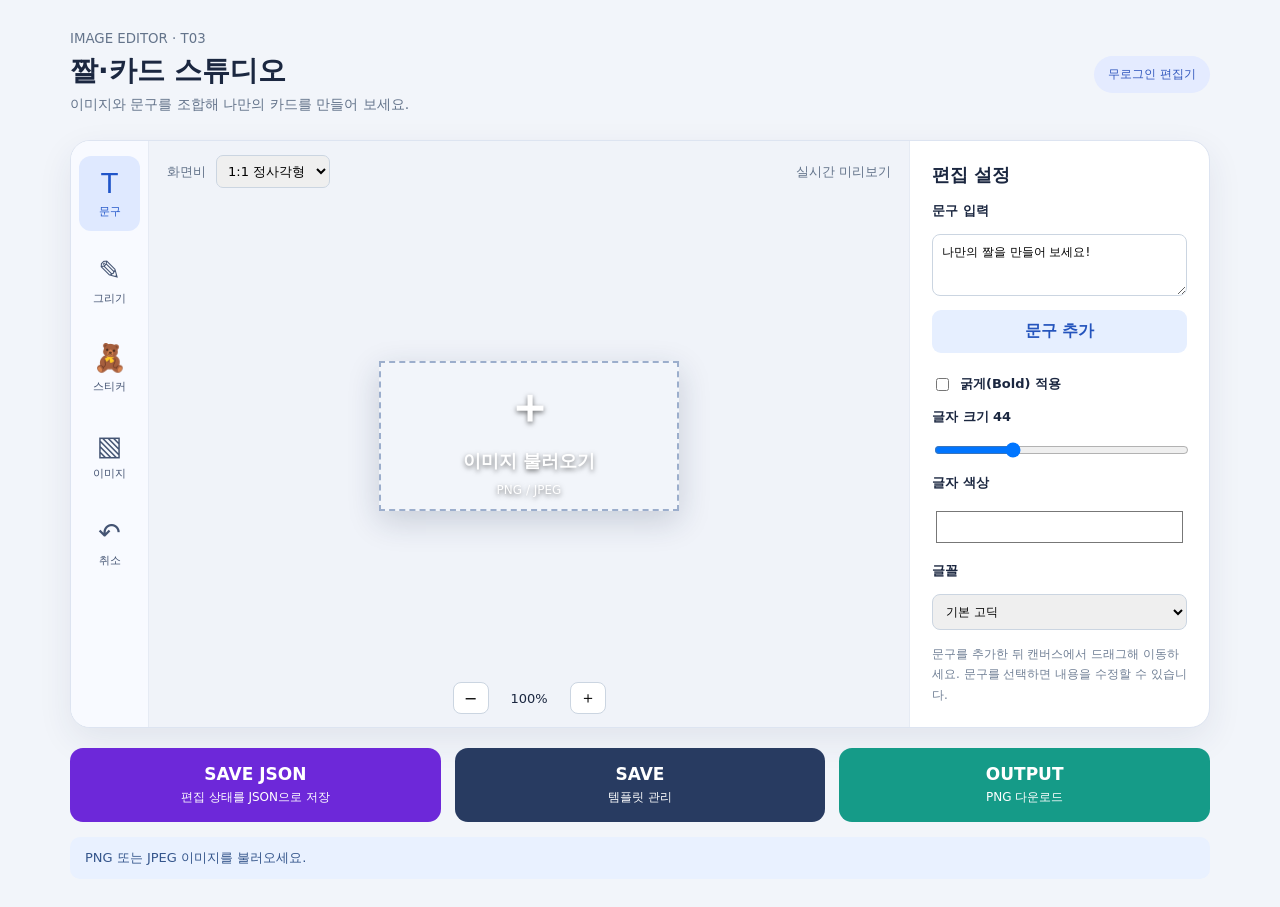
==== commit 42828ff9: ""수정"" ====
--- a/index.html
+++ b/index.html
@@ -6,6 +6,8 @@
   <meta name="viewport" content="width=device-width, initial-scale=1.0">
   <title>짤·카드 스튜디오</title>
   <link rel="stylesheet" href="./style.css">
+  <!-- 다운로드 폰트 추가 (구글 폰트) -->
+  <link href="https://fonts.googleapis.com/css2?family=Nanum+Pen+Script&family=Black+Han+Sans&family=Do+Hyeon&family=Nanum+Gothic:wght@700&display=swap" rel="stylesheet">
 </head>
 
 <body>
@@ -19,7 +21,6 @@
         <h1>짤·카드 스튜디오</h1>
         <p>이미지와 문구를 조합해 나만의 카드를 만들어 보세요.</p>
       </div>
-
       <span class="badge">무로그인 편집기</span>
     </header>
 
@@ -31,63 +32,24 @@
       ====================================== -->
       <nav class="toolbar" aria-label="편집 도구">
 
-        <!-- 문구 -->
-        <button
-          class="tool-btn active"
-          data-tool="text"
-          aria-pressed="true"
-          title="문구 편집"
-          type="button"
-        >
-          T
-          <span>문구</span>
-        </button>
-
-        <!-- 그리기 -->
-        <button
-          class="tool-btn"
-          data-tool="draw"
-          aria-pressed="false"
-          title="그리기"
-          type="button"
-        >
-          ✎
-          <span>그리기</span>
-        </button>
-
-        <!-- 스티커 -->
-        <button
-          class="tool-btn"
-          data-tool="sticker"
-          aria-pressed="false"
-          title="스티커 붙이기"
-          type="button"
-        >
-          🧸
-          <span>스티커</span>
-        </button>
-
-        <!-- 이미지 -->
-        <button
-          class="tool-btn"
-          data-tool="image"
-          aria-pressed="false"
-          title="이미지 편집"
-          type="button"
-        >
-          ▧
-          <span>이미지</span>
-        </button>
-
-        <!-- 실행 취소 -->
-        <button
-          class="tool-btn"
-          data-tool="undo"
-          title="실행 취소"
-          type="button"
-        >
-          ↶
-          <span>취소</span>
+        <button class="tool-btn active" data-tool="text" aria-pressed="true" title="문구 편집" type="button">
+          T <span>문구</span>
+        </button>
+
+        <button class="tool-btn" data-tool="draw" aria-pressed="false" title="그리기" type="button">
+          ✎ <span>그리기</span>
+        </button>
+
+        <button class="tool-btn" data-tool="sticker" aria-pressed="false" title="스티커 붙이기" type="button">
+          🧸 <span>스티커</span>
+        </button>
+
+        <button class="tool-btn" data-tool="image" aria-pressed="false" title="이미지 편집" type="button">
+          ▧ <span>이미지</span>
+        </button>
+
+        <button class="tool-btn" data-tool="undo" title="실행 취소" type="button">
+          ↶ <span>취소</span>
         </button>
 
       </nav>
@@ -97,77 +59,42 @@
       ====================================== -->
       <section class="canvas-zone">
 
-        <!-- 화면비 설정 -->
         <div class="canvas-top">
-
           <label for="aspectRatio">
             화면비
-
             <select id="aspectRatio">
               <option value="1:1">1:1 정사각형</option>
               <option value="4:5">4:5 세로형</option>
               <option value="16:9">16:9 가로형</option>
             </select>
-
           </label>
-
           <span>실시간 미리보기</span>
-
-        </div>
-
-        <!-- 캔버스 -->
+        </div>
+
         <div class="canvas-stage">
-
           <div id="canvasContainer">
-
-            <canvas
-              id="canvas"
-              aria-label="이미지 편집 화면"
-            ></canvas>
-
-            <!-- 이미지 위 직접 문구 입력 -->
-            <input
-              type="text"
-              id="inlineTextInput"
-              class="inline-text-input"
-              placeholder="문구 입력 후 Enter"
-            >
-
-            <!-- 이미지 업로드 안내 -->
-            <button
-              id="uploadPlaceholder"
-              type="button"
-            >
+            <canvas id="canvas" aria-label="이미지 편집 화면"></canvas>
+            <input type="text" id="inlineTextInput" class="inline-text-input" placeholder="문구 입력 후 Enter">
+            <button id="uploadPlaceholder" type="button">
               <strong>＋</strong>
               <span>이미지 불러오기</span>
               <small>PNG / JPEG</small>
             </button>
-
+            
+            <!-- 4분할 모드일 때 캔버스 위에 겹쳐질 버튼들 (새로 추가) -->
+            <div id="splitOverlay" class="split-overlay">
+              <button class="split-zone-btn" data-slot="0" type="button">＋<br>좌측 상단</button>
+              <button class="split-zone-btn" data-slot="1" type="button">＋<br>우측 상단</button>
+              <button class="split-zone-btn" data-slot="2" type="button">＋<br>좌측 하단</button>
+              <button class="split-zone-btn" data-slot="3" type="button">＋<br>우측 하단</button>
+            </div>
           </div>
-
-        </div>
-
-        <!-- 확대 및 축소 -->
+        </div>
+
         <div class="zoom">
-
-          <button
-            id="zoomOutBtn"
-            type="button"
-            aria-label="축소"
-          >
-            −
-          </button>
-
+          <button id="zoomOutBtn" type="button" aria-label="축소">−</button>
           <span id="zoomLabel">100%</span>
-
-          <button
-            id="zoomInBtn"
-            type="button"
-            aria-label="확대"
-          >
-            ＋
-          </button>
-
+          <button id="zoomInBtn" type="button" aria-label="확대">＋</button>
         </div>
 
       </section>
@@ -179,328 +106,139 @@
 
         <h2>편집 설정</h2>
 
-        <!-- ======================================
-             1. 문구 편집
-        ====================================== -->
+        <!-- 1. 문구 편집 -->
         <div id="opt-text" class="opt-content active">
 
           <label for="textInput">문구 입력</label>
-
-          <textarea
-            id="textInput"
-            rows="3"
-            maxlength="300"
-            placeholder="한글 문구를 입력하세요"
-          >나만의 짤을 만들어 보세요!</textarea>
-
-          <button
-            id="addTextBtn"
-            class="secondary"
-            type="button"
-          >
-            문구 추가
-          </button>
-
-          <!-- 글자 크기 -->
+          <textarea id="textInput" rows="3" maxlength="300" placeholder="한글 문구를 입력하세요">나만의 짤을 만들어 보세요!</textarea>
+
+          <button id="addTextBtn" class="secondary" type="button">문구 추가</button>
+
+          <!-- 텍스트 볼드 기능 -->
+          <label style="display:flex; align-items:center; gap:8px; margin-top:8px;">
+            <input type="checkbox" id="fontBold"> <strong>굵게(Bold) 적용</strong>
+          </label>
+
           <label for="fontSize">
-            글자 크기
-            <output id="fontSizeValue">44</output>
+            글자 크기 <output id="fontSizeValue">44</output>
           </label>
-
-          <input
-            id="fontSize"
-            type="range"
-            min="12"
-            max="120"
-            value="44"
-          >
-
-          <!-- 글자 색상 -->
+          <input id="fontSize" type="range" min="12" max="120" value="44">
+
           <label for="colorInput">글자 색상</label>
-
-          <input
-            id="colorInput"
-            type="color"
-            value="#ffffff"
-          >
-
-          <!-- 글꼴 -->
+          <input id="colorInput" type="color" value="#ffffff">
+
+          <!-- 기본 폰트 + 다운로드 폰트 추가 -->
           <label for="fontFamily">글꼴</label>
-
           <select id="fontFamily">
             <option value="sans-serif">기본 고딕</option>
             <option value="serif">명조</option>
             <option value="monospace">고정폭</option>
+            <option value="'Nanum Pen Script', cursive">나눔 손글씨 펜</option>
+            <option value="'Black Han Sans', sans-serif">검은고딕</option>
+            <option value="'Do Hyeon', sans-serif">도현</option>
           </select>
 
-          <p class="hint">
-            문구를 추가한 뒤 캔버스에서 드래그해 이동하세요.
-            문구를 선택하면 내용을 수정할 수 있습니다.
-          </p>
-
-        </div>
-
-        <!-- ======================================
-             2. 그리기 편집
-        ====================================== -->
+          <p class="hint">문구를 추가한 뒤 캔버스에서 드래그해 이동하세요. 문구를 선택하면 내용을 수정할 수 있습니다.</p>
+        </div>
+
+        <!-- 2. 그리기 편집 -->
         <div id="opt-draw" class="opt-content">
-
-          <!-- 펜 색상 -->
           <label for="brushColor">펜 색상</label>
-
-          <input
-            id="brushColor"
-            type="color"
-            value="#ffda67"
-          >
-
-          <!-- 펜 굵기 -->
+          <input id="brushColor" type="color" value="#ffda67">
+
           <label for="brushSize">펜 굵기</label>
-
-          <input
-            id="brushSize"
-            type="range"
-            min="2"
-            max="40"
-            value="6"
-          >
-
-          <!-- 펜 종류 -->
+          <input id="brushSize" type="range" min="2" max="40" value="6">
+
           <label for="brushType">펜 종류</label>
-
           <select id="brushType">
             <option value="normal">일반 펜</option>
             <option value="highlighter">형광펜</option>
             <option value="neon">네온 펜</option>
             <option value="glitter">✨ 글리터 펜</option>
           </select>
-
-          <p class="hint">
-            원하는 펜을 선택한 뒤 이미지 위에 그림을 그려 보세요.
-            글리터 펜은 반짝이는 효과를 표현합니다.
-          </p>
-
-        </div>
-
-        <!-- ======================================
-             3. 스티커 편집
-        ====================================== -->
+          <p class="hint">원하는 펜을 선택한 뒤 이미지 위에 그림을 그려 보세요. 글리터 펜은 반짝이는 효과를 표현합니다.</p>
+        </div>
+
+        <!-- 3. 스티커 편집 -->
         <div id="opt-sticker" class="opt-content">
 
-          <h3>귀여운 캐릭터 스티커</h3>
-
-          <p class="hint">
-            원하는 캐릭터를 선택하고
-            이미지 위를 클릭해 붙여 보세요.
-          </p>
-
-          <div class="sticker-grid">
-
-            <button
-              type="button"
-              class="sticker-item"
-              data-sticker="🐱"
-              aria-label="고양이"
-            >
-              🐱
-            </button>
-
-            <button
-              type="button"
-              class="sticker-item"
-              data-sticker="🐰"
-              aria-label="토끼"
-            >
-              🐰
-            </button>
-
-            <button
-              type="button"
-              class="sticker-item"
-              data-sticker="🐻"
-              aria-label="곰"
-            >
-              🐻
-            </button>
-
-            <button
-              type="button"
-              class="sticker-item"
-              data-sticker="🐼"
-              aria-label="판다"
-            >
-              🐼
-            </button>
-
-            <button
-              type="button"
-              class="sticker-item"
-              data-sticker="🐸"
-              aria-label="개구리"
-            >
-              🐸
-            </button>
-
-            <button
-              type="button"
-              class="sticker-item"
-              data-sticker="🐣"
-              aria-label="병아리"
-            >
-              🐣
-            </button>
-
-            <button
-              type="button"
-              class="sticker-item"
-              data-sticker="🦊"
-              aria-label="여우"
-            >
-              🦊
-            </button>
-
-            <button
-              type="button"
-              class="sticker-item"
-              data-sticker="🐶"
-              aria-label="강아지"
-            >
-              🐶
-            </button>
-
-            <button
-              type="button"
-              class="sticker-item"
-              data-sticker="🦄"
-              aria-label="유니콘"
-            >
-              🦄
-            </button>
-
-            <button
-              type="button"
-              class="sticker-item"
-              data-sticker="🐹"
-              aria-label="햄스터"
-            >
-              🐹
-            </button>
-
-            <button
-              type="button"
-              class="sticker-item"
-              data-sticker="🎀"
-              aria-label="리본"
-            >
-              🎀
-            </button>
-
-            <button
-              type="button"
-              class="sticker-item"
-              data-sticker="💖"
-              aria-label="하트"
-            >
-              💖
-            </button>
-
-          </div>
+          <!-- 커스텀 스티커 추가 -->
+          <h3>나만의 스티커</h3>
+          <label for="customStickerInput" class="secondary" style="display:block; text-align:center; padding:10px; cursor:pointer; margin-bottom:12px;">
+            ＋ 내 스티커 추가 (PNG)
+          </label>
+          <input type="file" id="customStickerInput" accept="image/png" hidden>
+
+          <hr style="margin: 12px 0; border: 0; border-top: 1px solid #ddd;">
+
+          <!-- 🟢 JS가 동적으로 스티커들을 그릴 빈 컨테이너 -->
+          <div id="stickerGrid"></div>
+
+          <hr style="margin: 12px 0; border: 0; border-top: 1px solid #ddd;">
 
           <!-- 스티커 크기 -->
           <label for="stickerSize">스티커 크기</label>
-
-          <input
-            id="stickerSize"
-            type="range"
-            min="40"
-            max="300"
-            value="120"
-          >
+          <input id="stickerSize" type="range" min="40" max="300" value="120">
+
+          <!-- 스티커 회전 기능 -->
+          <label for="stickerRotation">스티커 회전 (선택된 스티커)</label>
+          <input id="stickerRotation" type="range" min="-180" max="180" value="0">
 
           <!-- 스티커 삭제 -->
-          <button
-            id="deleteStickerBtn"
-            class="secondary"
-            type="button"
-          >
-            선택한 스티커 삭제
-          </button>
-
-        </div>
-
-        <!-- ======================================
-             4. 이미지 및 프레임 편집
-        ====================================== -->
+          <button id="deleteStickerBtn" class="secondary" type="button" style="margin-top:10px;">선택한 스티커 삭제</button>
+
+        </div>
+
+        <!-- 4. 이미지 및 프레임 편집 -->
         <div id="opt-image" class="opt-content">
+
+          <!-- 🟢 사진 분할 레이아웃 기능 추가 -->
+          <h3>사진 분할 레이아웃</h3>
+          <p class="hint">화면을 나누어 여러 장의 사진을 배치할 수 있습니다.</p>
+          <div style="display:flex; gap:8px; margin-bottom:12px;">
+            <button id="layout1Btn" class="secondary" type="button" style="flex:1; background:#bfdbfe;">1칸 (기본)</button>
+            <button id="layout2Btn" class="secondary" type="button" style="flex:1;">2등분</button>
+            <button id="layout4Btn" class="secondary" type="button" style="flex:1;">4등분</button>
+          </div>
+
+          <div id="splitUploadArea" style="display:none; flex-direction:column; gap:8px; margin-bottom:16px;">
+            <div id="split2Area" style="display:none; gap:8px;">
+              <button class="secondary split-upload-btn" data-slot="0" type="button" style="flex:1;">＋ 왼쪽 사진</button>
+              <button class="secondary split-upload-btn" data-slot="1" type="button" style="flex:1;">＋ 오른쪽 사진</button>
+            </div>
+            <div id="split4Area" style="display:none; flex-wrap:wrap; gap:8px;">
+              <button class="secondary split-upload-btn" data-slot="0" type="button" style="width:48%;">＋ 좌측 상단</button>
+              <button class="secondary split-upload-btn" data-slot="1" type="button" style="width:48%;">＋ 우측 상단</button>
+              <button class="secondary split-upload-btn" data-slot="2" type="button" style="width:48%;">＋ 좌측 하단</button>
+              <button class="secondary split-upload-btn" data-slot="3" type="button" style="width:48%;">＋ 우측 하단</button>
+            </div>
+            <input type="file" id="slotFileInput" accept="image/png, image/jpeg" hidden>
+          </div>
+
+          <hr style="margin: 12px 0; border: 0; border-top: 1px solid #ddd;">
 
           <!-- 배경 색상 -->
           <label for="bgColor">배경 색상</label>
-
-          <input
-            id="bgColor"
-            type="color"
-            value="#222b42"
-          >
+          <input id="bgColor" type="color" value="#222b42">
 
           <!-- 이미지 크기 -->
-          <label for="imageScale">이미지 크기</label>
-
-          <input
-            id="imageScale"
-            type="range"
-            min="20"
-            max="200"
-            value="100"
-          >
-
-          <p class="hint">
-            이미지 도구를 선택한 뒤 캔버스를 드래그하면
-            이미지 위치를 변경할 수 있습니다.
-          </p>
-
-          <!-- ======================================
-               ★ 새로 추가한 사진 프레임 기능 ★
-          ====================================== -->
-
-          <h3>💖 사진 꾸미기</h3>
-
+          <label for="imageScale">이미지 크기 (단일 이미지 전용)</label>
+          <input id="imageScale" type="range" min="20" max="200" value="100">
+
+          <p class="hint">이미지 도구를 선택한 뒤 캔버스를 드래그하면 이미지 위치를 변경할 수 있습니다.</p>
+
+          <!-- 사진 프레임 기능 -->
+          <h3 style="margin-top:16px;">💖 사진 꾸미기</h3>
           <label for="frameType">사진 프레임</label>
-
           <select id="frameType">
-
-            <option value="none">
-              프레임 없음
-            </option>
-
-            <option value="heart">
-              💗 핑크 하트
-            </option>
-
-            <option value="sparkle">
-              ✨ 반짝이
-            </option>
-
-            <option value="lace">
-              🎀 러블리 레이스
-            </option>
-
-            <option value="polaroid">
-              📸 폴라로이드
-            </option>
-
-            <option value="y2k">
-              💿 Y2K 레트로
-            </option>
-
+            <option value="none">프레임 없음</option>
+            <option value="heart">💗 핑크 하트</option>
+            <option value="sparkle">✨ 반짝이</option>
+            <option value="lace">🎀 러블리 레이스</option>
+            <option value="polaroid">📸 폴라로이드</option>
+            <option value="y2k">💿 Y2K 레트로</option>
           </select>
-
-          <p class="hint">
-            원하는 프레임을 선택하면
-            사진에 바로 적용됩니다.
-            <br>
-            글리터 펜과 스티커를 함께 사용해
-            나만의 얼짱 감성 사진을 꾸며 보세요.
-          </p>
+          <p class="hint">원하는 프레임을 선택하면 사진에 바로 적용됩니다.<br>글리터 펜과 스티커를 함께 사용해 나만의 얼짱 감성 사진을 꾸며 보세요.</p>
 
         </div>
 
@@ -508,15 +246,13 @@
 
     </section>
 
-    <!-- ======================================
-         하단 주요 기능
-    ====================================== -->
+    <!-- 하단 주요 기능 -->
     <footer class="actions">
 
-      <!-- 이미지 불러오기 -->
-      <button id="btnInput" type="button">
-        INPUT
-        <small>이미지 불러오기</small>
+      <!-- 기존 INPUT 버튼을 JSON 저장 버튼으로 변경 -->
+      <button id="btnSaveJson" type="button">
+        SAVE JSON
+        <small>편집 상태를 JSON으로 저장</small>
       </button>
 
       <!-- 템플릿 저장 및 관리 -->
@@ -534,72 +270,30 @@
     </footer>
 
     <!-- 상태 메시지 -->
-    <p
-      id="status"
-      class="status"
-      role="status"
-      aria-live="polite"
-    >
+    <p id="status" class="status" role="status" aria-live="polite">
       PNG 또는 JPEG 이미지를 불러오세요.
     </p>
 
     <!-- 숨겨진 파일 입력 -->
-    <input
-      id="fileInput"
-      type="file"
-      accept="image/png,image/jpeg,.png,.jpg,.jpeg"
-      hidden
-    >
+    <input id="fileInput" type="file" accept="image/png,image/jpeg,.png,.jpg,.jpeg" hidden>
+    <!-- 🟢 JSON 불러오기를 위한 숨겨진 파일 입력 추가 -->
+    <input id="jsonFileInput" type="file" accept=".json" hidden>
 
   </main>
 
-  <!-- ======================================
-       템플릿 관리 창
-  ====================================== -->
-  <div
-    id="templateModal"
-    class="modal"
-    role="dialog"
-    aria-modal="true"
-    aria-label="템플릿 관리"
-    aria-hidden="true"
-  >
-
+  <!-- 템플릿 관리 창 -->
+  <div id="templateModal" class="modal" role="dialog" aria-modal="true" aria-label="템플릿 관리" aria-hidden="true">
     <div class="modal-card">
-
       <div class="modal-head">
-
         <h2>템플릿 관리</h2>
-
-        <button
-          id="closeModalBtn"
-          type="button"
-          aria-label="닫기"
-        >
-          ✕
-        </button>
-
+        <button id="closeModalBtn" type="button" aria-label="닫기">✕</button>
       </div>
-
-      <!-- 새 템플릿 생성 -->
-      <button
-        id="createTemplateBtn"
-        class="secondary"
-        type="button"
-      >
+      <button id="createTemplateBtn" class="secondary" type="button">
         ＋ 현재 편집 상태를 새 템플릿으로 저장
       </button>
-
-      <!-- 템플릿 목록 -->
       <ul id="templateList"></ul>
-
-      <p class="hint">
-        템플릿은 현재 브라우저에 저장됩니다.
-        브라우저 데이터를 삭제하면 저장 내용이 사라질 수 있습니다.
-      </p>
-
+      <p class="hint">템플릿은 현재 브라우저에 저장됩니다. 브라우저 데이터를 삭제하면 저장 내용이 사라질 수 있습니다.</p>
     </div>
-
   </div>
 
   <!-- JavaScript 연결 -->
@@ -607,4 +301,4 @@
 
 </body>
 
-</html>
+</html>
--- a/style.css
+++ b/style.css
@@ -617,4 +617,57 @@
   .sticker-item.speech-bubble {
     font-size: 10px;
   }
+}
+
+/* ======================================
+   14. 🟢 캔버스 4분할 오버레이 스타일 (신규 추가)
+   ====================================== */
+.split-overlay {
+  position: absolute;
+  inset: 0;
+  display: none; /* JS에서 2/4등분 시 grid로 변경 */
+  pointer-events: none; /* 기본적으로 클릭 통과 (버튼만 클릭되게) */
+}
+
+.split-zone-btn {
+  pointer-events: auto; /* 버튼은 클릭 가능 */
+  background: rgba(255, 255, 255, 0.4);
+  border: 2px dashed #94a3b8;
+  color: #475569;
+  font-size: 16px;
+  font-weight: bold;
+  border-radius: 8px;
+  margin: 5px; /* 간격 */
+  display: flex;
+  flex-direction: column;
+  align-items: center;
+  justify-content: center;
+  cursor: pointer;
+  transition: background 0.2s;
+}
+
+.split-zone-btn:hover {
+  background: rgba(219, 234, 254, 0.8);
+  border-color: #3b82f6;
+  color: #1d4ed8;
+}
+
+/* 4등분 모드일 때 버튼을 2x2 그리드로 배치 */
+.split-overlay.mode-4 {
+  display: grid;
+  grid-template-columns: 1fr 1fr;
+  grid-template-rows: 1fr 1fr;
+}
+
+/* 2등분 모드일 때 버튼을 1x2 그리드로 배치 */
+.split-overlay.mode-2 {
+  display: grid;
+  grid-template-columns: 1fr 1fr;
+  grid-template-rows: 1fr;
+}
+
+/* 2등분 모드에서는 하단 두 버튼을 숨김 */
+.split-overlay.mode-2 .split-zone-btn[data-slot="2"],
+.split-overlay.mode-2 .split-zone-btn[data-slot="3"] {
+  display: none;
 }
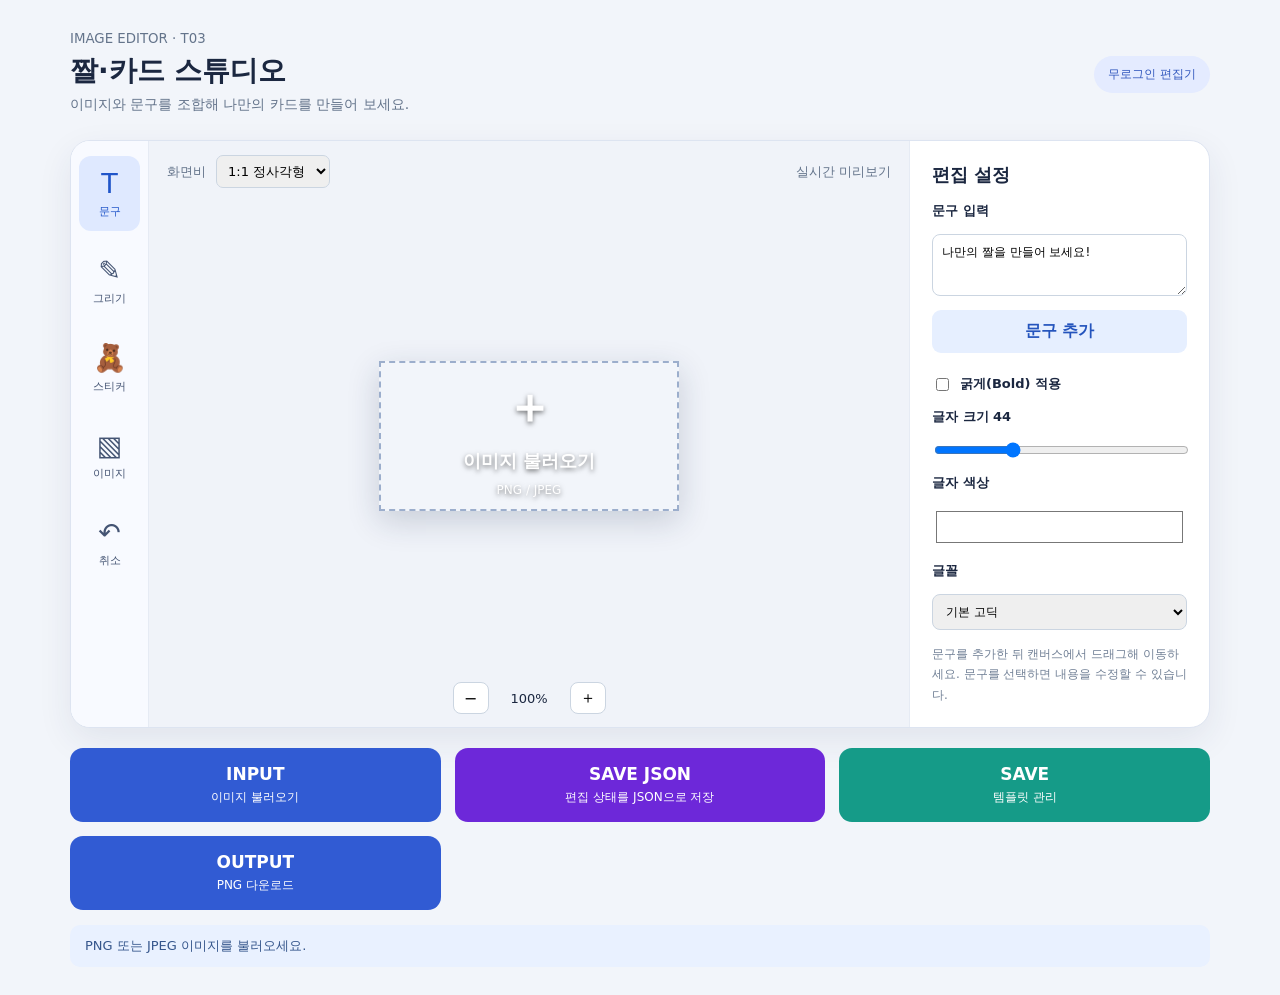
==== commit 6f864b58: ""수정"" ====
--- a/index.html
+++ b/index.html
@@ -81,7 +81,7 @@
               <small>PNG / JPEG</small>
             </button>
             
-            <!-- 4분할 모드일 때 캔버스 위에 겹쳐질 버튼들 (새로 추가) -->
+            <!-- 4분할 모드일 때 캔버스 위에 겹쳐질 버튼들 -->
             <div id="splitOverlay" class="split-overlay">
               <button class="split-zone-btn" data-slot="0" type="button">＋<br>좌측 상단</button>
               <button class="split-zone-btn" data-slot="1" type="button">＋<br>우측 상단</button>
@@ -171,7 +171,7 @@
 
           <hr style="margin: 12px 0; border: 0; border-top: 1px solid #ddd;">
 
-          <!-- 🟢 JS가 동적으로 스티커들을 그릴 빈 컨테이너 -->
+          <!-- JS가 동적으로 스티커들을 그릴 빈 컨테이너 -->
           <div id="stickerGrid"></div>
 
           <hr style="margin: 12px 0; border: 0; border-top: 1px solid #ddd;">
@@ -192,7 +192,7 @@
         <!-- 4. 이미지 및 프레임 편집 -->
         <div id="opt-image" class="opt-content">
 
-          <!-- 🟢 사진 분할 레이아웃 기능 추가 -->
+          <!-- 사진 분할 레이아웃 기능 -->
           <h3>사진 분할 레이아웃</h3>
           <p class="hint">화면을 나누어 여러 장의 사진을 배치할 수 있습니다.</p>
           <div style="display:flex; gap:8px; margin-bottom:12px;">
@@ -249,6 +249,12 @@
     <!-- 하단 주요 기능 -->
     <footer class="actions">
 
+      <!-- INPUT 버튼 (이미지 불러오기) - 복구됨 -->
+      <button id="btnInput" type="button">
+        INPUT
+        <small>이미지 불러오기</small>
+      </button>
+
       <!-- 기존 INPUT 버튼을 JSON 저장 버튼으로 변경 -->
       <button id="btnSaveJson" type="button">
         SAVE JSON
@@ -276,7 +282,7 @@
 
     <!-- 숨겨진 파일 입력 -->
     <input id="fileInput" type="file" accept="image/png,image/jpeg,.png,.jpg,.jpeg" hidden>
-    <!-- 🟢 JSON 불러오기를 위한 숨겨진 파일 입력 추가 -->
+    <!-- JSON 불러오기를 위한 숨겨진 파일 입력 -->
     <input id="jsonFileInput" type="file" accept=".json" hidden>
 
   </main>
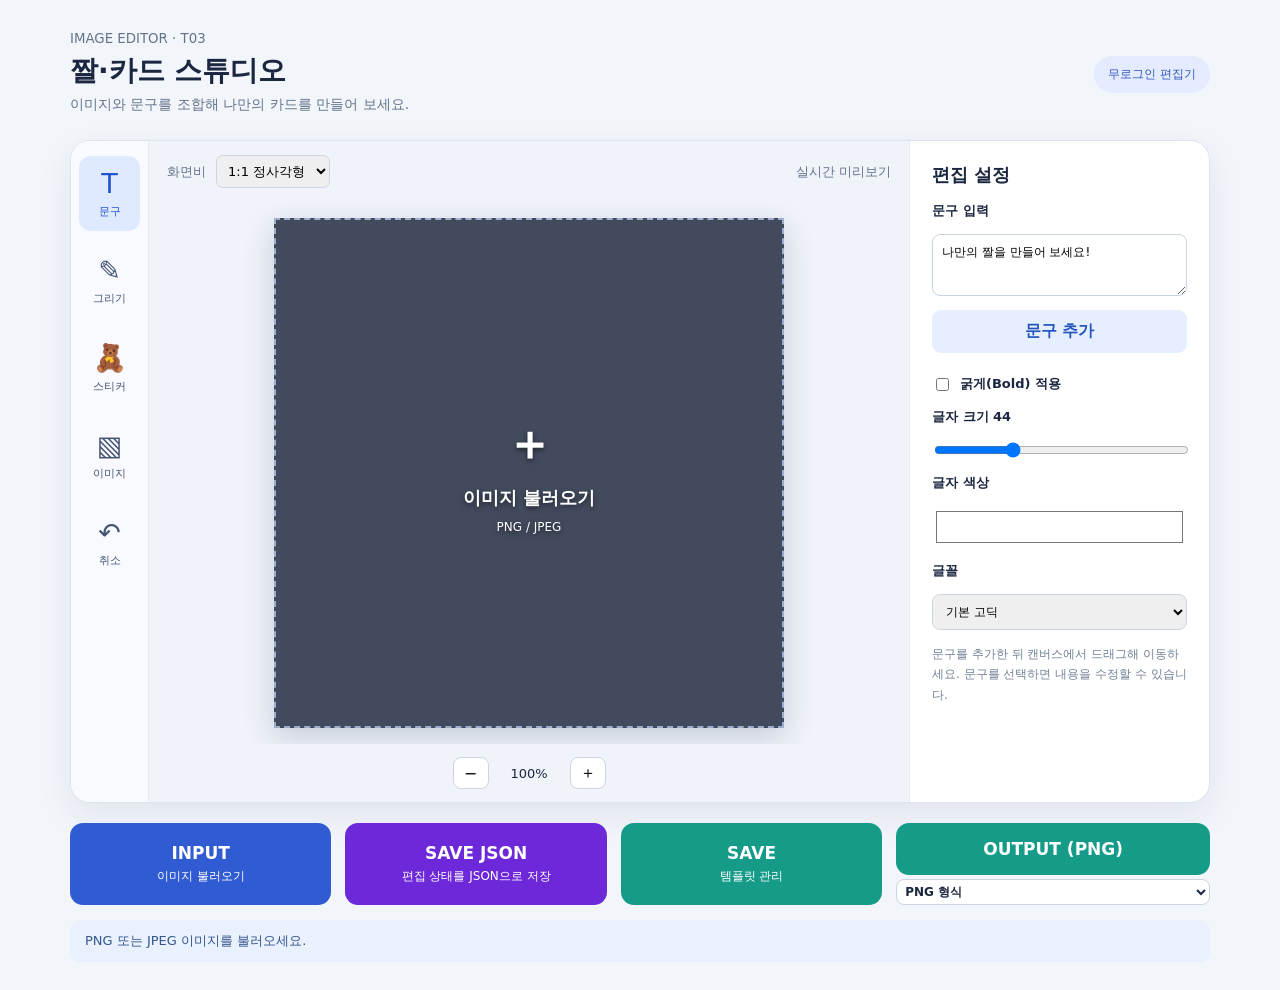
==== commit 0e2837d8: ""수정"" ====
--- a/index.html
+++ b/index.html
@@ -186,6 +186,9 @@
 
           <!-- 스티커 삭제 -->
           <button id="deleteStickerBtn" class="secondary" type="button" style="margin-top:10px;">선택한 스티커 삭제</button>
+          
+          <!-- 🟢 신규 추가: 모든 스티커 삭제 -->
+          <button id="clearAllStickersBtn" class="secondary" type="button" style="margin-top:5px; background:#ffe4e6; color:#be123c;">모든 스티커 삭제</button>
 
         </div>
 
@@ -221,11 +224,15 @@
           <label for="bgColor">배경 색상</label>
           <input id="bgColor" type="color" value="#222b42">
 
-          <!-- 이미지 크기 -->
+          <!-- 🟢 신규 추가: 이미지 이동 및 확대/축소 안내 -->
+          <p class="hint" style="margin-top:10px; background:#f0f9ff; padding:10px; border-radius:8px;">
+            <strong>[이미지 도구]</strong>를 선택한 뒤 캔버스 위의 사진을 드래그하면 이동합니다.<br>
+            아래 슬라이더로 사진의 크기를 조절할 수 있습니다.
+          </p>
+
+          <!-- 이미지 크기 (단일 이미지 전용) -->
           <label for="imageScale">이미지 크기 (단일 이미지 전용)</label>
           <input id="imageScale" type="range" min="20" max="200" value="100">
-
-          <p class="hint">이미지 도구를 선택한 뒤 캔버스를 드래그하면 이미지 위치를 변경할 수 있습니다.</p>
 
           <!-- 사진 프레임 기능 -->
           <h3 style="margin-top:16px;">💖 사진 꾸미기</h3>
@@ -249,13 +256,13 @@
     <!-- 하단 주요 기능 -->
     <footer class="actions">
 
-      <!-- INPUT 버튼 (이미지 불러오기) - 복구됨 -->
+      <!-- INPUT 버튼 (이미지 불러오기) -->
       <button id="btnInput" type="button">
         INPUT
         <small>이미지 불러오기</small>
       </button>
 
-      <!-- 기존 INPUT 버튼을 JSON 저장 버튼으로 변경 -->
+      <!-- JSON 저장 버튼 -->
       <button id="btnSaveJson" type="button">
         SAVE JSON
         <small>편집 상태를 JSON으로 저장</small>
@@ -267,11 +274,17 @@
         <small>템플릿 관리</small>
       </button>
 
-      <!-- PNG 다운로드 -->
-      <button id="btnOutput" type="button">
-        OUTPUT
-        <small>PNG 다운로드</small>
-      </button>
+      <!-- 🟢 신규 추가: 다중 포맷 다운로드 -->
+      <div style="display:flex; flex-direction:column; gap:4px;">
+        <button id="btnOutput" type="button" style="background:#159b88; flex:1;">
+          OUTPUT (PNG)
+        </button>
+        <select id="outputFormat" style="padding:4px; border-radius:8px; border:1px solid #cbd5e1; font-size:12px; color:#1b2740;">
+          <option value="image/png">PNG 형식</option>
+          <option value="image/jpeg">JPEG 형식</option>
+          <option value="image/webp">WebP 형식</option>
+        </select>
+      </div>
 
     </footer>
 
--- a/style.css
+++ b/style.css
@@ -467,6 +467,8 @@
   align-items: center;
   justify-content: center;
   min-height: 52px;
+  height: 60px; /* 🟢 추가: 버튼 높이 고정 */
+  overflow: hidden; /* 🟢 추가: 넘치는 이미지 숨김 */
   border: 2px solid #e2e8f0;
   border-radius: 12px;
   background: #fff;
@@ -474,6 +476,14 @@
   cursor: pointer;
   transition: transform .15s, background .15s, border-color .15s;
   padding: 4px;
+}
+
+/* 🟢 추가: 내부 이미지 태그 크기 조절 */
+.sticker-item img {
+  width: 100%;
+  height: 100%;
+  object-fit: contain; /* 비율 유지하면서 칸에 맞춤 */
+  pointer-events: none; /* 클릭이 버튼으로 전달되도록 */
 }
 
 .sticker-item:hover {
@@ -670,4 +680,68 @@
 .split-overlay.mode-2 .split-zone-btn[data-slot="2"],
 .split-overlay.mode-2 .split-zone-btn[data-slot="3"] {
   display: none;
+}
+
+/* ======================================
+   15. 🟢 신규 추가: 커스텀 스티커 삭제 버튼 및 다중 포맷 UI
+   ====================================== */
+
+/* 스티커 패널 내 커스텀 스티커 삭제 X 버튼 */
+.custom-sticker-delete {
+  position: absolute;
+  top: -5px;
+  right: -5px;
+  background: #ff5c6c;
+  color: white;
+  border: 2px solid #fff;
+  border-radius: 50%;
+  width: 22px;
+  height: 22px;
+  font-size: 12px;
+  font-weight: bold;
+  display: flex;
+  align-items: center;
+  justify-content: center;
+  cursor: pointer;
+  box-shadow: 0 2px 5px rgba(0,0,0,0.3);
+  z-index: 5;
+  transition: background 0.2s, transform 0.1s;
+}
+
+.custom-sticker-delete:hover {
+  background: #e11d48;
+  transform: scale(1.1);
+}
+
+/* 다중 포맷 저장을 위한 하단 레이아웃 조정 */
+.actions {
+  grid-template-columns: 1fr 1fr 1fr 1.2fr; /* 4번째 칸을 약간 넓게 */
+}
+
+.actions .format-selector {
+  display: flex;
+  flex-direction: column;
+  gap: 4px;
+}
+
+.actions select {
+  width: 100%;
+  padding: 8px;
+  border-radius: 8px;
+  border: 1px solid #cbd5e1;
+  font-size: 13px;
+  color: #1b2740;
+  background: white;
+  cursor: pointer;
+  font-weight: bold;
+}
+
+/* 모바일 대응 (포맷 선택기 포함) */
+@media (max-width: 520px) {
+  .actions {
+    grid-template-columns: repeat(2, 1fr);
+  }
+  .actions .format-selector {
+    grid-column: span 2;
+  }
 }
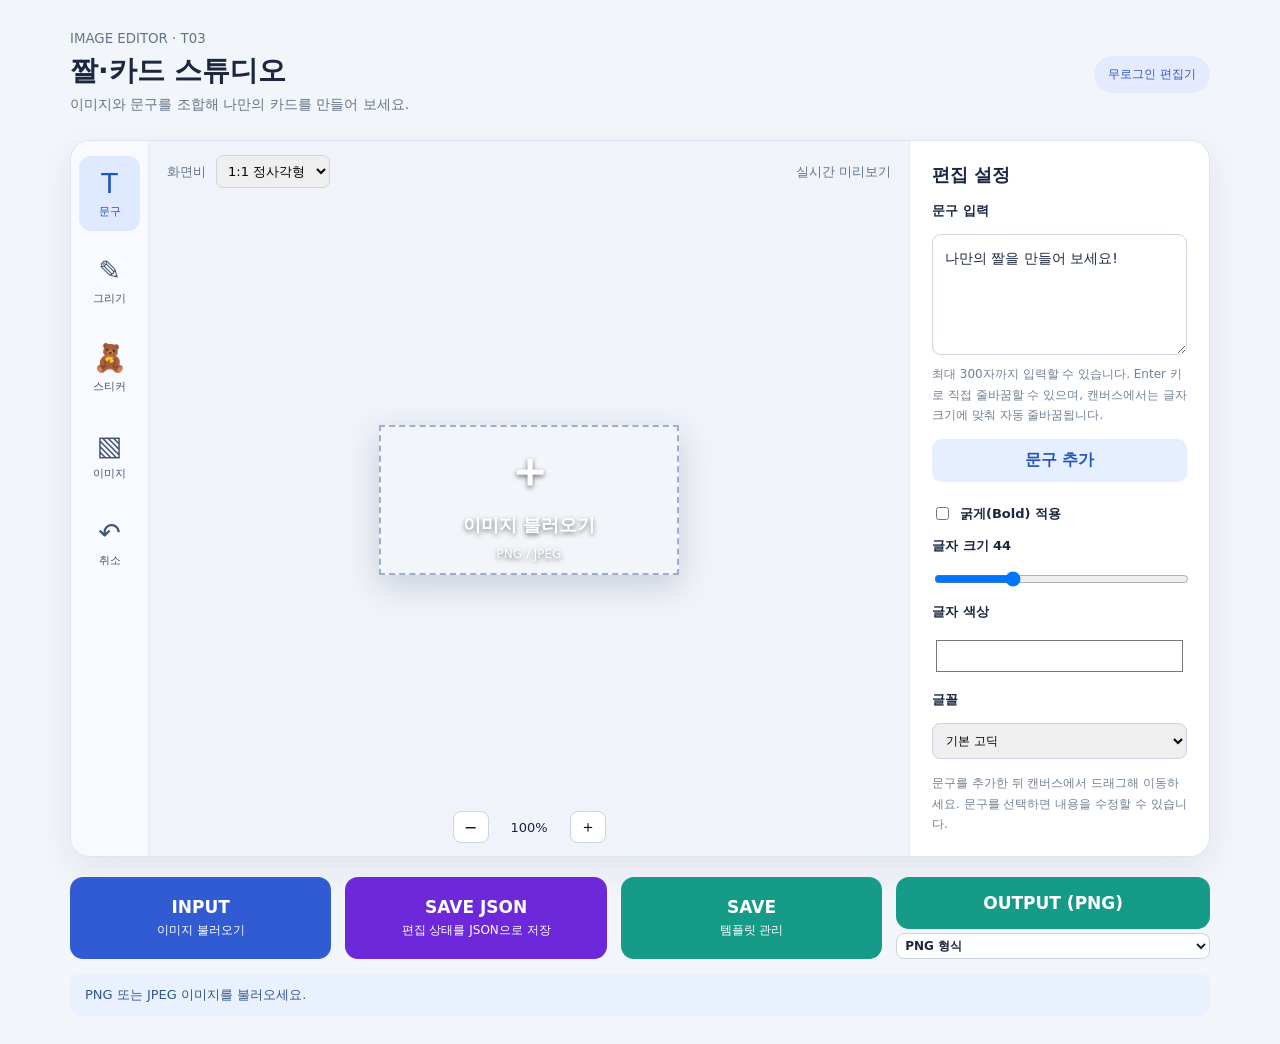
==== commit 176d2e35: ""수정"" ====
--- a/index.html
+++ b/index.html
@@ -110,9 +110,26 @@
         <div id="opt-text" class="opt-content active">
 
           <label for="textInput">문구 입력</label>
-          <textarea id="textInput" rows="3" maxlength="300" placeholder="한글 문구를 입력하세요">나만의 짤을 만들어 보세요!</textarea>
+
+          <textarea
+            id="textInput"
+            rows="4"
+            maxlength="300"
+            wrap="soft"
+            spellcheck="true"
+            aria-describedby="textInputHint"
+            placeholder="한글 또는 영문 문구를 입력하세요. 줄바꿈도 사용할 수 있습니다."
+          >나만의 짤을 만들어 보세요!</textarea>
+
+          <p id="textInputHint" class="hint">
+              최대 300자까지 입력할 수 있습니다.
+              Enter 키로 직접 줄바꿈할 수 있으며,
+              캔버스에서는 글자 크기에 맞춰 자동 줄바꿈됩니다.
+          </p>
 
           <button id="addTextBtn" class="secondary" type="button">문구 추가</button>
+
+          
 
           <!-- 텍스트 볼드 기능 -->
           <label style="display:flex; align-items:center; gap:8px; margin-top:8px;">
--- a/style.css
+++ b/style.css
@@ -744,4 +744,72 @@
   .actions .format-selector {
     grid-column: span 2;
   }
+}
+
+/* ======================================
+   16. 문구 입력 및 자동 줄바꿈 UI 개선
+   ====================================== */
+
+/* 문구 입력창 */
+#textInput {
+  width: 100%;
+  min-height: 100px;
+  padding: 12px;
+
+  border: 1px solid #cbd5e1;
+  border-radius: 9px;
+
+  background: #ffffff;
+  color: #1b2740;
+
+  font-size: 14px;
+  line-height: 1.7;
+
+  resize: vertical;
+
+  /* 긴 단어가 입력창 밖으로 나가는 현상 방지 */
+  overflow-wrap: anywhere;
+  word-break: normal;
+
+  /* 사용자가 입력한 줄바꿈 표시 */
+  white-space: pre-wrap;
+
+  transition: border-color 0.2s, box-shadow 0.2s;
+}
+
+/* 입력창에 포커스가 있을 때 */
+#textInput:focus {
+  outline: none;
+  border-color: #4f8cff;
+  box-shadow: 0 0 0 3px rgba(79, 140, 255, 0.15);
+}
+
+/* 문구 입력 안내 */
+#textInputHint {
+  margin-top: -5px;
+  line-height: 1.7;
+}
+
+/* 편집 설정 영역의 입력창 공통 개선 */
+.options textarea {
+  max-width: 100%;
+  
+  box-sizing: border-box;
+}
+
+/* 키보드로 조작할 때 포커스 표시 */
+button:focus-visible,
+select:focus-visible,
+input:focus-visible,
+textarea:focus-visible {
+  outline: 2px solid #4f8cff;
+  outline-offset: 2px;
+}
+
+/* 작은 화면에서 문구 입력창 여백 조정 */
+@media (max-width: 520px) {
+  #textInput {
+    min-height: 90px;
+    font-size: 13px;
+  }
 }
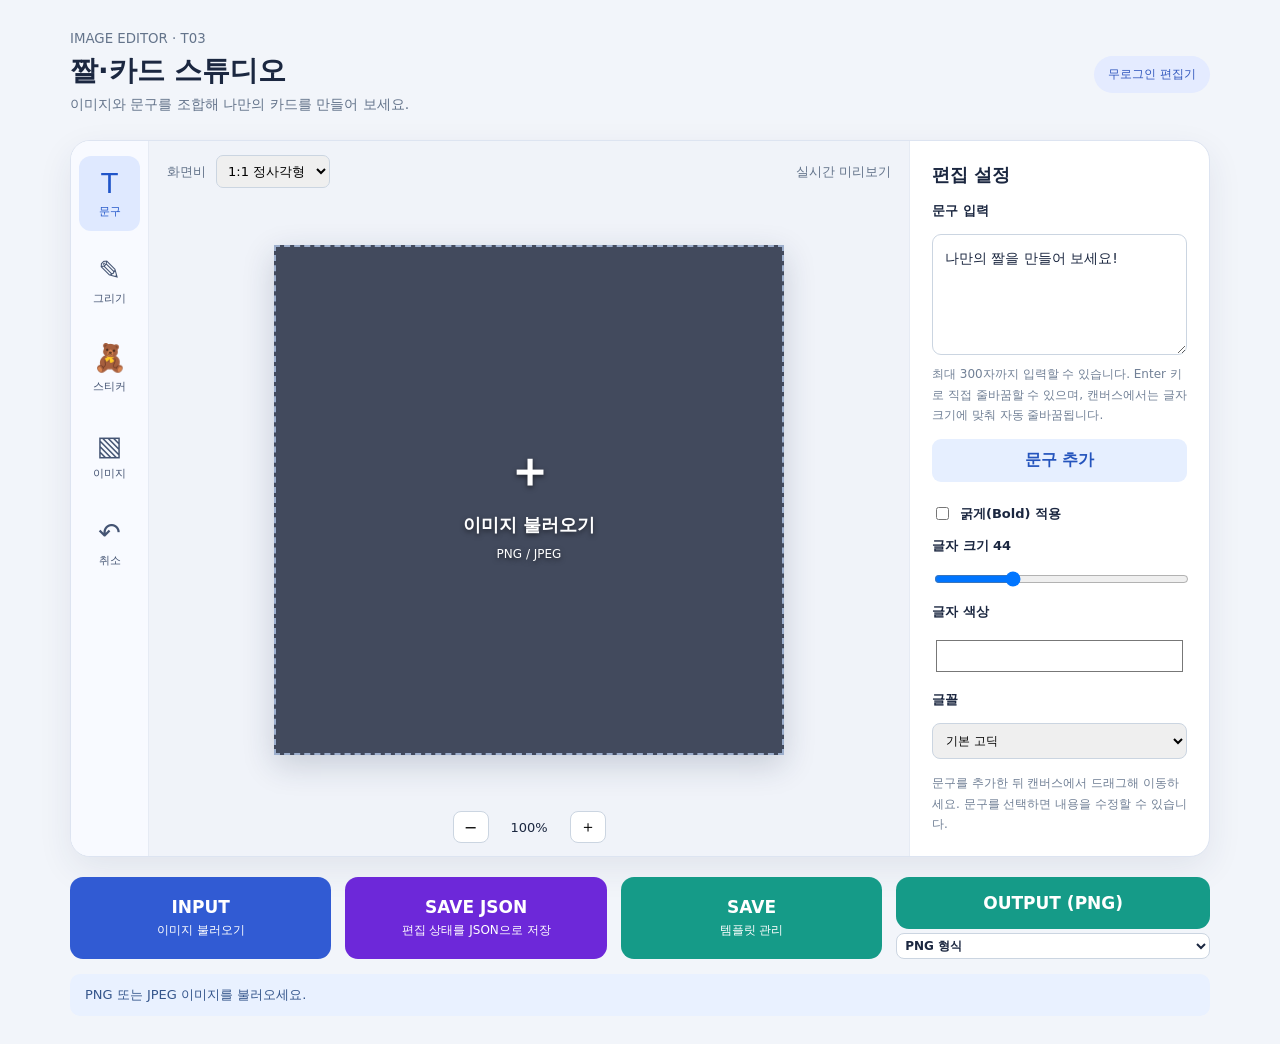
==== commit 293563e2: ""수정"" ====
--- a/index.html
+++ b/index.html
@@ -74,14 +74,15 @@
         <div class="canvas-stage">
           <div id="canvasContainer">
             <canvas id="canvas" aria-label="이미지 편집 화면"></canvas>
-            <input type="text" id="inlineTextInput" class="inline-text-input" placeholder="문구 입력 후 Enter">
+
+            <!-- 이미지 불러오기 안내 -->
             <button id="uploadPlaceholder" type="button">
               <strong>＋</strong>
               <span>이미지 불러오기</span>
               <small>PNG / JPEG</small>
             </button>
-            
-            <!-- 4분할 모드일 때 캔버스 위에 겹쳐질 버튼들 -->
+
+            <!-- 사진 분할 모드일 때 캔버스 위에 겹쳐질 버튼들 -->
             <div id="splitOverlay" class="split-overlay">
               <button class="split-zone-btn" data-slot="0" type="button">＋<br>좌측 상단</button>
               <button class="split-zone-btn" data-slot="1" type="button">＋<br>우측 상단</button>
@@ -128,8 +129,6 @@
           </p>
 
           <button id="addTextBtn" class="secondary" type="button">문구 추가</button>
-
-          
 
           <!-- 텍스트 볼드 기능 -->
           <label style="display:flex; align-items:center; gap:8px; margin-top:8px;">
@@ -203,8 +202,8 @@
 
           <!-- 스티커 삭제 -->
           <button id="deleteStickerBtn" class="secondary" type="button" style="margin-top:10px;">선택한 스티커 삭제</button>
-          
-          <!-- 🟢 신규 추가: 모든 스티커 삭제 -->
+
+          <!-- 모든 스티커 삭제 -->
           <button id="clearAllStickersBtn" class="secondary" type="button" style="margin-top:5px; background:#ffe4e6; color:#be123c;">모든 스티커 삭제</button>
 
         </div>
@@ -221,27 +220,13 @@
             <button id="layout4Btn" class="secondary" type="button" style="flex:1;">4등분</button>
           </div>
 
-          <div id="splitUploadArea" style="display:none; flex-direction:column; gap:8px; margin-bottom:16px;">
-            <div id="split2Area" style="display:none; gap:8px;">
-              <button class="secondary split-upload-btn" data-slot="0" type="button" style="flex:1;">＋ 왼쪽 사진</button>
-              <button class="secondary split-upload-btn" data-slot="1" type="button" style="flex:1;">＋ 오른쪽 사진</button>
-            </div>
-            <div id="split4Area" style="display:none; flex-wrap:wrap; gap:8px;">
-              <button class="secondary split-upload-btn" data-slot="0" type="button" style="width:48%;">＋ 좌측 상단</button>
-              <button class="secondary split-upload-btn" data-slot="1" type="button" style="width:48%;">＋ 우측 상단</button>
-              <button class="secondary split-upload-btn" data-slot="2" type="button" style="width:48%;">＋ 좌측 하단</button>
-              <button class="secondary split-upload-btn" data-slot="3" type="button" style="width:48%;">＋ 우측 하단</button>
-            </div>
-            <input type="file" id="slotFileInput" accept="image/png, image/jpeg" hidden>
-          </div>
-
           <hr style="margin: 12px 0; border: 0; border-top: 1px solid #ddd;">
 
           <!-- 배경 색상 -->
           <label for="bgColor">배경 색상</label>
           <input id="bgColor" type="color" value="#222b42">
 
-          <!-- 🟢 신규 추가: 이미지 이동 및 확대/축소 안내 -->
+          <!-- 이미지 이동 및 확대/축소 안내 -->
           <p class="hint" style="margin-top:10px; background:#f0f9ff; padding:10px; border-radius:8px;">
             <strong>[이미지 도구]</strong>를 선택한 뒤 캔버스 위의 사진을 드래그하면 이동합니다.<br>
             아래 슬라이더로 사진의 크기를 조절할 수 있습니다.
@@ -291,7 +276,7 @@
         <small>템플릿 관리</small>
       </button>
 
-      <!-- 🟢 신규 추가: 다중 포맷 다운로드 -->
+      <!-- 다중 포맷 다운로드 -->
       <div style="display:flex; flex-direction:column; gap:4px;">
         <button id="btnOutput" type="button" style="background:#159b88; flex:1;">
           OUTPUT (PNG)
@@ -314,6 +299,8 @@
     <input id="fileInput" type="file" accept="image/png,image/jpeg,.png,.jpg,.jpeg" hidden>
     <!-- JSON 불러오기를 위한 숨겨진 파일 입력 -->
     <input id="jsonFileInput" type="file" accept=".json" hidden>
+    <!-- 사진 분할 슬롯 파일 입력 (main.js에서 사용) -->
+    <input type="file" id="slotFileInput" accept="image/png, image/jpeg" hidden>
 
   </main>
 
